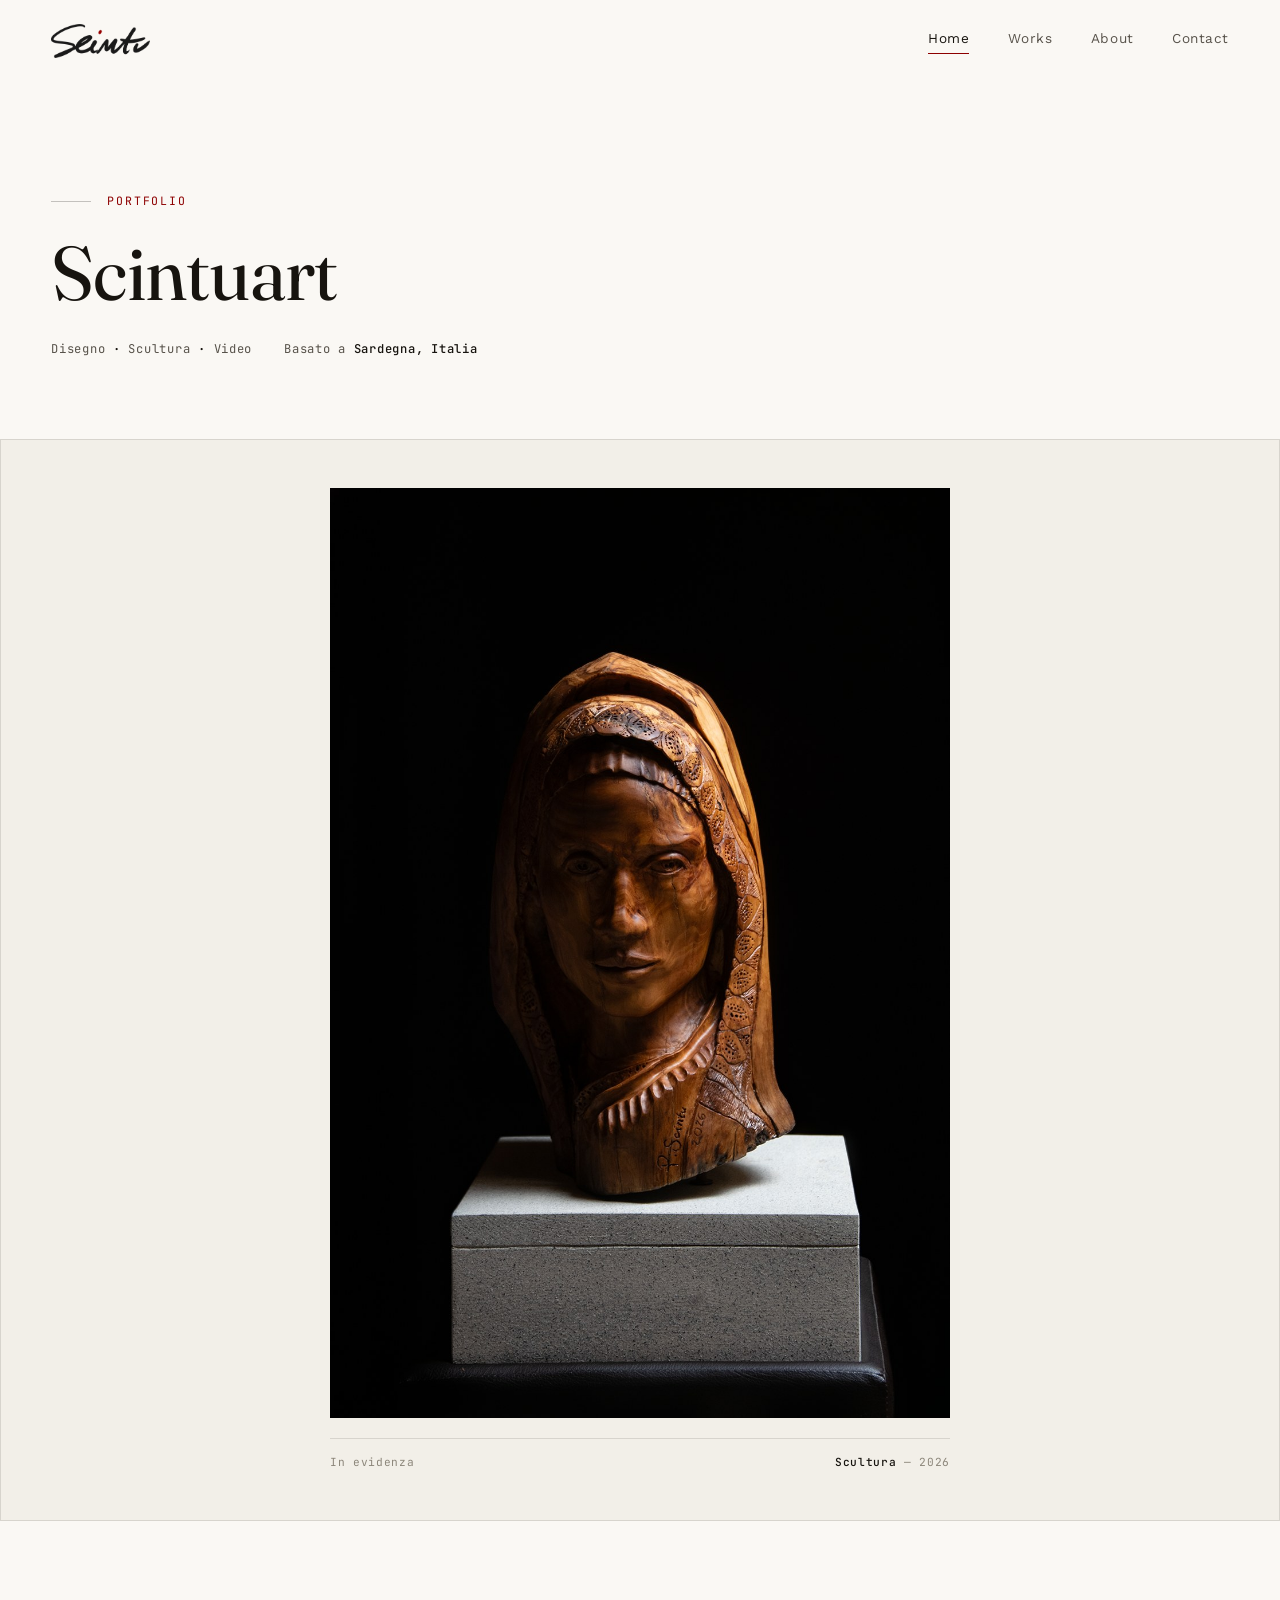
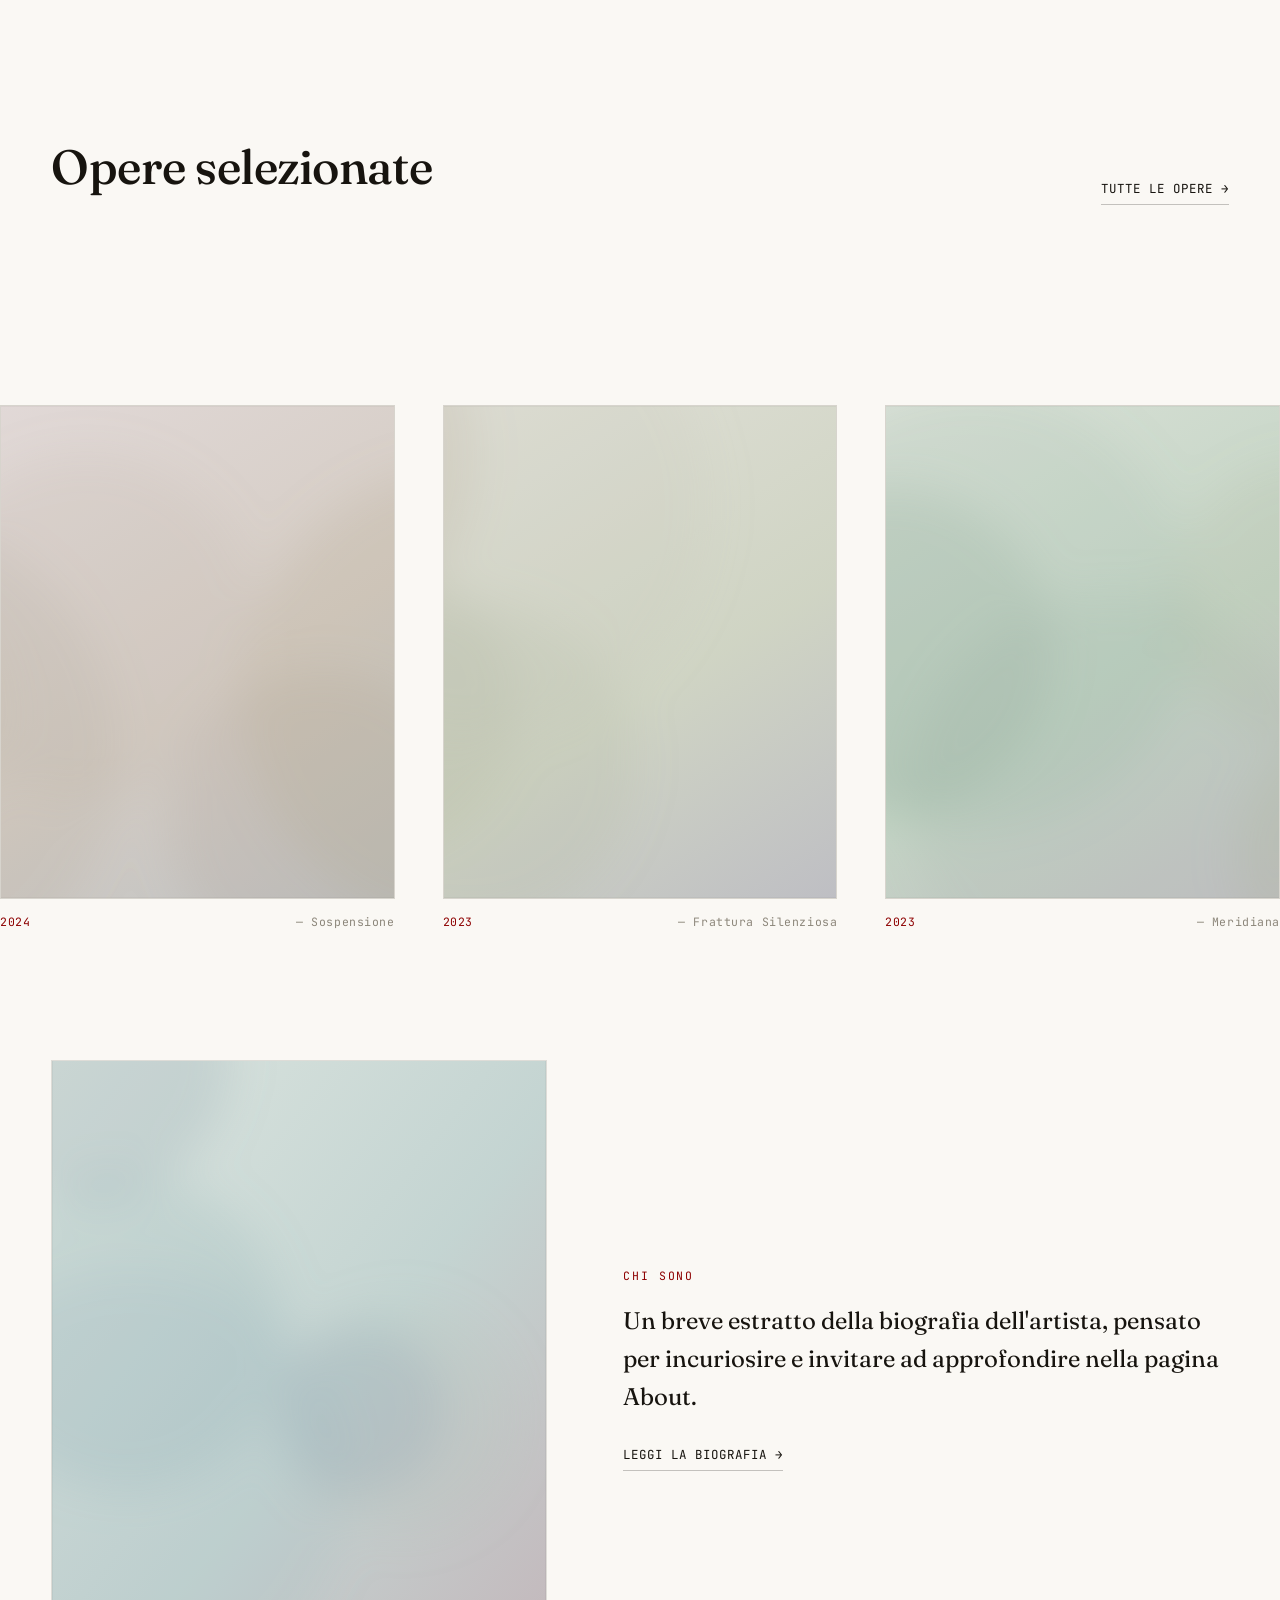
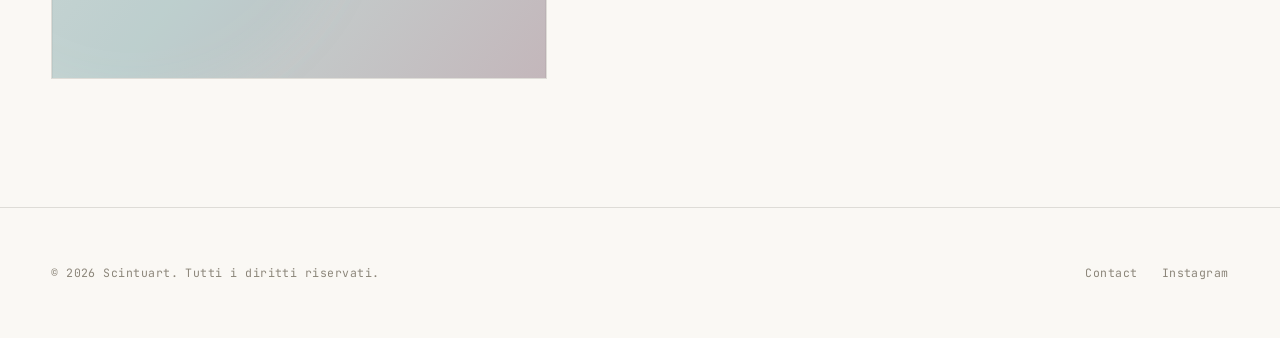
==== index.html @ f9ed7acf "Add files via upload" ====
<!DOCTYPE html>
<html lang="it">
<head>
<meta charset="UTF-8" />
<meta name="viewport" content="width=device-width, initial-scale=1.0" />
<title>Scintuart — Portfolio</title>
<meta name="description" content="Portfolio ufficiale di Scintuart. Opere, mostre e progetti." />
<link rel="preconnect" href="https://fonts.googleapis.com" />
<link rel="preconnect" href="https://fonts.gstatic.com" crossorigin />
<link href="https://fonts.googleapis.com/css2?family=Fraunces:opsz,wght@9..144,400;9..144,500;9..144,600&family=Work+Sans:wght@300;400;500&family=JetBrains+Mono:wght@400;500&display=swap" rel="stylesheet" />
<link rel="icon" type="image/svg+xml" href="assets/images/favicon.svg" />
<link rel="stylesheet" href="css/style.css" />
</head>
<body>

<header class="site-header">
  <a href="index.html" class="brand" aria-label="Scintuart — Home">
    <img src="assets/images/logo.png" alt="Scintuart" />
  </a>
  <nav class="nav-desktop">
    <a href="index.html">Home</a>
    <a href="works.html">Works</a>
    <a href="about.html">About</a>
    <a href="contact.html">Contact</a>
  </nav>
  <button class="nav-toggle" aria-label="Apri menu" aria-expanded="false">
    <span></span><span></span><span></span>
  </button>
</header>

<nav class="nav-mobile">
  <a href="index.html">Home</a>
  <a href="works.html">Works</a>
  <a href="about.html">About</a>
  <a href="contact.html">Contact</a>
  <span class="eyebrow">Sardegna, Italia — © <span class="js-year"></span></span>
</nav>

<main>
  <section class="hero">
    <div class="hero-inner">
      <div class="hero-eyebrow reveal">
        <span class="rule"></span>
        <span class="eyebrow">Portfolio</span>
      </div>
      <h1 class="hero-name reveal">Scintuart</h1>
      <div class="hero-meta reveal">
        <span>Disegno <strong>·</strong> Scultura <strong>·</strong> Video</span>
        <span>Basato a <strong>Sardegna, Italia</strong></span>
      </div>
    </div>

    <div class="hero-frame reveal">
      <figure>
        <img src="assets/images/hero-work.jpg" alt="Scultura in legno, opera dell'artista" />
        <figcaption>
          <span>In evidenza</span>
          <span><b>Scultura</b> — 2026</span>
        </figcaption>
      </figure>
    </div>
  </section>

  <section class="container">
    <div class="section-head reveal">
      <h2>Opere selezionate</h2>
      <a class="btn-line" href="works.html">Tutte le opere →</a>
    </div>
  </section>
  <div class="teaser-strip" data-teaser-strip></div>

  <section class="container">
    <div class="about-preview reveal">
      <figure class="frame">
        <img src="assets/images/about-portrait.svg" alt="Ritratto dell'artista" />
      </figure>
      <div>
        <div class="eyebrow">Chi sono</div>
        <p class="lede" style="margin-top:1rem; color:var(--text); max-width:52ch; font-size:clamp(1.15rem,2vw,1.5rem); font-family:var(--font-display);">
          Un breve estratto della biografia dell'artista, pensato per incuriosire e invitare ad approfondire nella pagina About.
        </p>
        <a class="btn-line" href="about.html" style="margin-top:1.75rem;">Leggi la biografia →</a>
      </div>
    </div>
  </section>
</main>

<footer class="site-footer">
  <span>© <span class="js-year"></span> Scintuart. Tutti i diritti riservati.</span>
  <div class="footer-social">
    <a href="contact.html">Contact</a>
    <a href="https://instagram.com" target="_blank" rel="noopener">Instagram</a>
  </div>
</footer>

<script src="js/works-data.js"></script>
<script src="js/main.js"></script>
<script src="js/render.js"></script>
</body>
</html>
---- css/style.css ----
/* =========================================================
   DESIGN TOKENS — v2, direzione museale
   Palette: carta/muro da galleria illuminato di giorno,
   inchiostro quasi nero per il testo, un unico accento
   bordeaux ripreso dal punto rosso del logo (#8d0000) —
   usato con estrema misura, mai come colore decorativo diffuso.
   Tipografia: display serif editoriale, misurato, + sans per
   il corpo + mono per i "dati da targhetta" (anno, tecnica,
   dimensioni), sempre statici, mai animati.
   Movimento ridotto al minimo: solo dissolvenze brevi,
   nessuno zoom, nessun parallasse, nessuna deriva ambientale.
   ========================================================= */
:root {
  --bg: #faf8f4;
  --bg-elevated: #f2efe8;
  --bg-elevated-2: #ebe7dd;
  --text: #17140f;
  --text-muted: #57524a;
  --text-faint: #8c867a;
  --accent: #8d0000;
  --accent-dim: #a8433b;
  --line: rgba(23, 20, 15, 0.12);
  --line-strong: rgba(23, 20, 15, 0.24);

  --font-display: "Fraunces", "Iowan Old Style", "Palatino Linotype", serif;
  --font-body: "Work Sans", -apple-system, BlinkMacSystemFont, "Segoe UI", sans-serif;
  --font-mono: "JetBrains Mono", ui-monospace, "SFMono-Regular", Menlo, monospace;

  --container: 1320px;
  --gutter: clamp(1.25rem, 4vw, 3.5rem);

  --ease: cubic-bezier(0.22, 1, 0.36, 1);
  --dur-s: 0.3s;
  --dur-m: 0.45s;
  --dur-l: 0.6s;
}

/* =========================================================
   RESET
   ========================================================= */
*, *::before, *::after { box-sizing: border-box; }
html { scroll-behavior: smooth; }
@media (prefers-reduced-motion: reduce) {
  html { scroll-behavior: auto; }
  *, *::before, *::after {
    animation-duration: 0.001ms !important;
    animation-iteration-count: 1 !important;
    transition-duration: 0.001ms !important;
    scroll-behavior: auto !important;
  }
}

body, h1, h2, h3, h4, p, figure, ul, ol { margin: 0; }
ul, ol { padding: 0; list-style: none; }
img, video { max-width: 100%; display: block; }
a { color: inherit; text-decoration: none; }
button { font: inherit; color: inherit; background: none; border: 0; cursor: pointer; }

html, body {
  background: var(--bg);
  color: var(--text);
  font-family: var(--font-body);
}

body {
  min-height: 100vh;
  font-size: 16px;
  line-height: 1.6;
  -webkit-font-smoothing: antialiased;
}

::selection { background: var(--accent); color: #faf8f4; }

a:focus-visible,
button:focus-visible,
[tabindex]:focus-visible {
  outline: 1px solid var(--accent);
  outline-offset: 4px;
}

.container {
  width: 100%;
  max-width: var(--container);
  margin-inline: auto;
  padding-inline: var(--gutter);
}

/* =========================================================
   TYPOGRAPHY
   ========================================================= */
h1, h2, h3, h4 { font-family: var(--font-display); font-weight: 500; letter-spacing: -0.01em; }

.eyebrow {
  font-family: var(--font-mono);
  font-size: 0.72rem;
  letter-spacing: 0.16em;
  text-transform: uppercase;
  color: var(--accent);
}

.lede {
  font-size: clamp(1.05rem, 1.4vw, 1.25rem);
  color: var(--text-muted);
  max-width: 46ch;
}

/* =========================================================
   NAVIGATION
   ========================================================= */
.site-header {
  position: fixed;
  inset: 0 0 auto 0;
  z-index: 50;
  display: flex;
  align-items: center;
  justify-content: space-between;
  padding: 1.5rem var(--gutter);
  transition: background var(--dur-s) var(--ease), border-color var(--dur-s) var(--ease);
  border-bottom: 1px solid transparent;
}

.site-header.is-scrolled {
  background: rgba(250, 248, 244, 0.9);
  backdrop-filter: blur(10px);
  border-bottom-color: var(--line);
}

.brand {
  display: flex;
  align-items: center;
}
.brand img {
  height: clamp(28px, 3.5vw, 34px);
  width: auto;
  display: block;
}
.brand .brand-fallback {
  font-family: var(--font-display);
  font-size: 1.15rem;
  letter-spacing: 0.02em;
}
.brand .brand-fallback span { color: var(--accent); }

.nav-desktop {
  display: flex;
  gap: clamp(1.5rem, 3vw, 2.75rem);
}

.nav-desktop a {
  position: relative;
  font-size: 0.85rem;
  letter-spacing: 0.04em;
  color: var(--text-muted);
  padding-bottom: 0.25rem;
  transition: color var(--dur-s) var(--ease);
}
.nav-desktop a::after {
  content: "";
  position: absolute;
  left: 0; right: 100%; bottom: 0;
  height: 1px;
  background: var(--accent);
  transition: right var(--dur-m) var(--ease);
}
.nav-desktop a:hover,
.nav-desktop a.is-active { color: var(--text); }
.nav-desktop a:hover::after,
.nav-desktop a.is-active::after { right: 0; }

.nav-toggle {
  display: none;
  flex-direction: column;
  justify-content: center;
  gap: 5px;
  width: 34px;
  height: 34px;
  z-index: 60;
}
.nav-toggle span {
  display: block;
  height: 1px;
  width: 100%;
  background: var(--text);
  transition: transform var(--dur-s) linear, opacity var(--dur-s) linear;
}
.nav-toggle.is-open span:nth-child(1) { transform: translateY(6px) rotate(45deg); }
.nav-toggle.is-open span:nth-child(2) { opacity: 0; }
.nav-toggle.is-open span:nth-child(3) { transform: translateY(-6px) rotate(-45deg); }

.nav-mobile {
  position: fixed;
  inset: 0;
  z-index: 55;
  background: var(--bg);
  display: flex;
  flex-direction: column;
  align-items: flex-start;
  justify-content: center;
  gap: 1.25rem;
  padding: var(--gutter);
  transform: translateY(-100%);
  transition: transform var(--dur-m) var(--ease);
  visibility: hidden;
}
.nav-mobile.is-open {
  transform: translateY(0);
  visibility: visible;
}
.nav-mobile a {
  font-family: var(--font-display);
  font-size: clamp(2rem, 9vw, 2.75rem);
  color: var(--text-muted);
}
.nav-mobile a.is-active,
.nav-mobile a:hover { color: var(--text); }
.nav-mobile .eyebrow { margin-top: 1rem; }

/* =========================================================
   BUTTONS / LINKS
   ========================================================= */
.btn-line {
  display: inline-flex;
  align-items: center;
  gap: 0.6rem;
  font-family: var(--font-mono);
  font-size: 0.78rem;
  letter-spacing: 0.08em;
  text-transform: uppercase;
  color: var(--text);
  padding-bottom: 0.35rem;
  border-bottom: 1px solid var(--line-strong);
  transition: border-color var(--dur-s) var(--ease), color var(--dur-s) var(--ease), gap var(--dur-s) var(--ease);
}
.btn-line:hover { border-color: var(--accent); color: var(--accent); gap: 0.9rem; }

/* =========================================================
   HOMEPAGE — HERO
   Direzione museale: molto spazio bianco, nessuna immagine a
   piena pagina, nessuna animazione di deriva. L'opera in hero
   è trattata come una stampa con ampio passe-partout: bordo
   sottile, aria intorno, didascalia statica come una targhetta.
   ========================================================= */
.hero {
  padding-top: clamp(8rem, 16vw, 12rem);
  padding-bottom: clamp(3rem, 7vw, 5rem);
}

.hero-inner { padding-inline: var(--gutter); }

.hero-eyebrow {
  display: flex;
  align-items: center;
  gap: 1rem;
}
.hero-eyebrow .rule { width: 40px; height: 1px; background: var(--line-strong); }

.hero-name {
  margin-top: 1.5rem;
  font-size: clamp(2.5rem, 7vw, 4.75rem);
  line-height: 1.02;
  max-width: 18ch;
  font-weight: 400;
}

.hero-meta {
  display: flex;
  flex-wrap: wrap;
  gap: 0.6rem 2rem;
  margin-top: 1.75rem;
  font-family: var(--font-mono);
  font-size: 0.76rem;
  letter-spacing: 0.06em;
  color: var(--text-muted);
}
.hero-meta strong { color: var(--text); font-weight: 500; }

/* L'opera in evidenza: presentata come stampa incorniciata,
   mai a piena pagina, mai con overlay o zoom. */
.hero-frame {
  margin-top: clamp(3rem, 7vw, 5rem);
  padding: clamp(1.5rem, 4vw, 3rem);
  background: var(--bg-elevated);
  border: 1px solid var(--line);
}
.hero-frame figure {
  max-width: 620px;
  margin-inline: auto;
}
.hero-frame img {
  width: 100%;
  height: auto;
  display: block;
}
.hero-frame figcaption {
  margin-top: 1.25rem;
  display: flex;
  justify-content: space-between;
  gap: 1rem;
  font-family: var(--font-mono);
  font-size: 0.7rem;
  letter-spacing: 0.06em;
  color: var(--text-faint);
  border-top: 1px solid var(--line);
  padding-top: 0.9rem;
}
.hero-frame figcaption b { color: var(--text); font-weight: 500; }

/* =========================================================
   SECTION SCAFFOLDING
   ========================================================= */
section { padding-block: clamp(5rem, 10vw, 10rem); }
.section-head {
  display: flex;
  flex-wrap: wrap;
  align-items: flex-end;
  justify-content: space-between;
  gap: 1.5rem;
  margin-bottom: clamp(2.5rem, 6vw, 4.5rem);
}
.section-head h2 { font-size: clamp(1.9rem, 4vw, 3rem); }

.reveal {
  opacity: 0;
  transform: translateY(10px);
  transition: opacity var(--dur-l) var(--ease), transform var(--dur-l) var(--ease);
}
.reveal.is-visible { opacity: 1; transform: translateY(0); }

/* =========================================================
   HOME — SELECTED WORKS (short teaser strip)
   Didascalie sempre visibili, come targhette a parete —
   nessuno zoom, nessun overlay che compare solo in hover.
   ========================================================= */
.teaser-strip {
  display: grid;
  grid-template-columns: repeat(3, 1fr);
  gap: clamp(1.5rem, 4vw, 3rem);
}
.teaser-item {
  background: var(--bg);
}
.teaser-item a {
  display: block;
  aspect-ratio: 4 / 5;
  overflow: hidden;
  background: var(--bg-elevated);
  border: 1px solid var(--line);
}
.teaser-item img {
  width: 100%; height: 100%; object-fit: cover;
  transition: opacity var(--dur-s) var(--ease);
}
.teaser-item:hover img { opacity: 0.85; }
.teaser-item figcaption {
  margin-top: 0.9rem;
  display: flex;
  justify-content: space-between;
  gap: 0.75rem;
  font-family: var(--font-mono);
  font-size: 0.72rem;
  letter-spacing: 0.05em;
  color: var(--text-faint);
}
.teaser-item figcaption em { color: var(--accent); font-style: normal; }

/* =========================================================
   HOME — ABOUT PREVIEW
   ========================================================= */
.about-preview {
  display: grid;
  grid-template-columns: 0.9fr 1.1fr;
  gap: clamp(2rem, 6vw, 5rem);
  align-items: center;
}
.about-preview .frame {
  aspect-ratio: 4 / 5;
  overflow: hidden;
  border: 1px solid var(--line);
}
.about-preview .frame img { width: 100%; height: 100%; object-fit: cover; }

/* =========================================================
   WORKS PAGE — vertical large-scroll list (signature layout)
   ========================================================= */
.works-list { display: flex; flex-direction: column; }

.work-row {
  display: grid;
  grid-template-columns: 100px 1fr;
  border-top: 1px solid var(--line);
  padding-block: clamp(2.75rem, 6vw, 4.5rem);
}
.works-list .work-row:last-child { border-bottom: 1px solid var(--line); }

.work-row-index {
  font-family: var(--font-mono);
  font-size: 0.78rem;
  color: var(--text-faint);
  padding-top: 0.35rem;
}

.work-row-body {
  display: grid;
  grid-template-columns: 1.1fr 1.4fr;
  gap: clamp(1.5rem, 4vw, 4rem);
  align-items: center;
}

.work-row-image {
  position: relative;
  overflow: hidden;
  aspect-ratio: 4 / 3;
  background: var(--bg-elevated);
}
.work-row-image img {
  width: 100%; height: 100%; object-fit: cover;
  transition: opacity var(--dur-s) var(--ease);
}
.work-row:hover .work-row-image img { opacity: 0.88; }

.work-row-info h3 {
  font-size: clamp(1.6rem, 3vw, 2.4rem);
  margin-bottom: 0.85rem;
}
.work-row-info h3 a { transition: color var(--dur-s) var(--ease); }
.work-row-info h3 a:hover { color: var(--accent); }

.work-plaque {
  display: flex;
  flex-wrap: wrap;
  gap: 0.4rem 1.4rem;
  font-family: var(--font-mono);
  font-size: 0.72rem;
  letter-spacing: 0.06em;
  text-transform: uppercase;
  color: var(--text-muted);
  padding-top: 0.75rem;
  border-top: 1px solid var(--line);
  margin-top: 0.75rem;
}
.work-plaque span b { color: var(--text); font-weight: 500; }

.work-row-info .view-link {
  margin-top: 1.25rem;
}

/* =========================================================
   WORK DETAIL PAGE
   ========================================================= */
.work-hero {
  padding-top: clamp(7rem, 14vw, 10rem);
}
.work-hero .eyebrow { margin-bottom: 1rem; }
.work-hero h1 { font-size: clamp(2.5rem, 6.5vw, 5rem); max-width: 20ch; }

.work-cover {
  margin-top: clamp(2.5rem, 6vw, 4rem);
  aspect-ratio: 16 / 10;
  overflow: hidden;
  border: 1px solid var(--line);
}
.work-cover img { width: 100%; height: 100%; object-fit: cover; }

.work-meta-grid {
  display: grid;
  grid-template-columns: repeat(4, 1fr);
  gap: 1.5rem;
  margin-top: clamp(2.5rem, 5vw, 3.5rem);
  padding-top: 1.75rem;
  border-top: 1px solid var(--line);
}
.work-meta-grid dt {
  font-family: var(--font-mono);
  font-size: 0.68rem;
  letter-spacing: 0.12em;
  text-transform: uppercase;
  color: var(--accent);
  margin-bottom: 0.4rem;
}
.work-meta-grid dd { font-size: 1rem; color: var(--text); }

.work-description {
  max-width: 62ch;
  margin-top: clamp(2.5rem, 5vw, 3.5rem);
  display: flex;
  flex-direction: column;
  gap: 1.1rem;
  color: var(--text-muted);
  font-size: 1.05rem;
}

/* Photo gallery */
.gallery-grid {
  margin-top: clamp(3rem, 7vw, 5rem);
  display: grid;
  grid-template-columns: repeat(6, 1fr);
  gap: 1rem;
}
.gallery-grid .g-item { overflow: hidden; cursor: zoom-in; background: var(--bg-elevated); }
.gallery-grid .g-item:nth-child(1) { grid-column: span 4; aspect-ratio: 4/3; }
.gallery-grid .g-item:nth-child(2) { grid-column: span 2; aspect-ratio: 3/4; }
.gallery-grid .g-item:nth-child(3) { grid-column: span 3; aspect-ratio: 4/3; }
.gallery-grid .g-item:nth-child(n+4) { grid-column: span 2; aspect-ratio: 1/1; }
.gallery-grid img {
  width: 100%; height: 100%; object-fit: cover;
  transition: opacity var(--dur-s) var(--ease);
}
.gallery-grid .g-item:hover img { opacity: 0.9; }

/* Video */
.work-video {
  margin-top: clamp(3rem, 7vw, 5rem);
}
.video-frame {
  position: relative;
  aspect-ratio: 16/9;
  overflow: hidden;
  border: 1px solid var(--line);
  background: var(--bg-elevated);
}
.video-frame video { width: 100%; height: 100%; object-fit: cover; }
.video-play {
  position: absolute; inset: 0;
  display: flex; align-items: center; justify-content: center;
  background: rgba(20,19,15,0.35);
  transition: opacity var(--dur-s) var(--ease);
}
.video-play svg { width: 56px; height: 56px; }
.video-play circle { fill: rgba(20,19,15,0.55); stroke: var(--accent); stroke-width: 1; }
.video-play path { fill: var(--text); }
.video-frame.is-playing .video-play { opacity: 0; pointer-events: none; }

/* Prev/Next opera navigation */
.work-nav {
  margin-top: clamp(4rem, 9vw, 6rem);
  border-top: 1px solid var(--line);
  display: grid;
  grid-template-columns: 1fr 1fr;
}
.work-nav a {
  padding: 2rem var(--gutter);
  display: flex;
  flex-direction: column;
  gap: 0.5rem;
  transition: background var(--dur-s) var(--ease);
}
.work-nav a:hover { background: var(--bg-elevated); }
.work-nav .next { text-align: right; align-items: flex-end; border-left: 1px solid var(--line); }
.work-nav h4 { font-size: clamp(1.2rem, 2.5vw, 1.6rem); }

/* Lightbox */
.lightbox {
  position: fixed; inset: 0; z-index: 100;
  background: rgba(10,10,8,0.92);
  display: flex; align-items: center; justify-content: center;
  padding: 5vh 5vw;
  opacity: 0; pointer-events: none;
  transition: opacity var(--dur-s) var(--ease);
}
.lightbox.is-open { opacity: 1; pointer-events: auto; }
.lightbox img { max-width: 100%; max-height: 90vh; object-fit: contain; }
.lightbox-close {
  position: absolute; top: 2rem; right: var(--gutter);
  font-family: var(--font-mono); font-size: 0.8rem; letter-spacing: 0.08em;
  color: var(--text-muted);
}
.lightbox-close:hover { color: var(--accent); }
.lightbox-nav {
  position: absolute; top: 50%; transform: translateY(-50%);
  font-family: var(--font-mono); font-size: 1.6rem; color: var(--text-muted);
  padding: 1rem;
}
.lightbox-nav:hover { color: var(--accent); }
.lightbox-prev { left: clamp(0.5rem, 2vw, 2rem); }
.lightbox-next { right: clamp(0.5rem, 2vw, 2rem); }

/* =========================================================
   ABOUT PAGE
   ========================================================= */
.about-layout {
  display: grid;
  grid-template-columns: 0.85fr 1.15fr;
  gap: clamp(2.5rem, 6vw, 5rem);
}
.about-portrait { border: 1px solid var(--line); overflow: hidden; align-self: start; }
.about-portrait img { width: 100%; display: block; }

.about-text p {
  font-size: clamp(1.05rem, 1.6vw, 1.3rem);
  color: var(--text-muted);
  max-width: 58ch;
  margin-bottom: 1.5rem;
}
.about-text p:first-of-type { color: var(--text); }

.timeline {
  margin-top: clamp(3rem, 6vw, 4.5rem);
  border-top: 1px solid var(--line);
}
.timeline-row {
  display: grid;
  grid-template-columns: 100px 1fr;
  gap: 1.5rem;
  padding-block: 1.35rem;
  border-bottom: 1px solid var(--line);
  font-size: 0.95rem;
}
.timeline-row .yr { font-family: var(--font-mono); color: var(--accent); }
.timeline-row .ev-title { color: var(--text); }
.timeline-row .ev-place { color: var(--text-faint); }

/* =========================================================
   CONTACT PAGE
   ========================================================= */
.contact-layout {
  display: grid;
  grid-template-columns: 1fr 1fr;
  gap: clamp(2.5rem, 6vw, 5rem);
}
.contact-links { display: flex; flex-direction: column; gap: 1.1rem; margin-top: 2rem; }
.contact-links a {
  display: flex; align-items: baseline; justify-content: space-between;
  padding-block: 1rem;
  border-bottom: 1px solid var(--line);
  font-family: var(--font-display);
  font-size: clamp(1.2rem, 2.5vw, 1.6rem);
  transition: color var(--dur-s) var(--ease), padding-left var(--dur-s) var(--ease);
}
.contact-links a span { font-family: var(--font-mono); font-size: 0.7rem; color: var(--text-faint); }
.contact-links a:hover { color: var(--accent); padding-left: 0.5rem; }

.field {
  display: flex; flex-direction: column; gap: 0.5rem;
  margin-bottom: 1.6rem;
}
.field label {
  font-family: var(--font-mono); font-size: 0.7rem; letter-spacing: 0.1em;
  text-transform: uppercase; color: var(--text-muted);
}
.field input, .field textarea {
  background: transparent;
  border: none;
  border-bottom: 1px solid var(--line-strong);
  color: var(--text);
  font-family: var(--font-body);
  font-size: 1rem;
  padding-block: 0.6rem;
  resize: vertical;
  transition: border-color var(--dur-s) var(--ease);
}
.field input:focus, .field textarea:focus { outline: none; border-color: var(--accent); }
.field textarea { min-height: 120px; }

.form-note {
  margin-top: 1.5rem;
  font-size: 0.85rem;
  color: var(--text-faint);
}

/* =========================================================
   FOOTER
   ========================================================= */
.site-footer {
  border-top: 1px solid var(--line);
  padding: clamp(2.5rem, 5vw, 3.5rem) var(--gutter);
  display: flex;
  flex-wrap: wrap;
  justify-content: space-between;
  gap: 1.5rem;
  font-family: var(--font-mono);
  font-size: 0.72rem;
  letter-spacing: 0.04em;
  color: var(--text-faint);
}
.site-footer a:hover { color: var(--accent); }
.footer-social { display: flex; gap: 1.5rem; }

/* =========================================================
   MISC PAGE-INTRO (About/Contact/Works headers)
   ========================================================= */
.page-intro { padding-top: clamp(7rem, 14vw, 10rem); padding-bottom: 0; }
.page-intro h1 { font-size: clamp(2.4rem, 6vw, 4.25rem); max-width: 18ch; margin-top: 0.75rem; }

/* =========================================================
   RESPONSIVE
   ========================================================= */
@media (max-width: 900px) {
  .nav-desktop { display: none; }
  .nav-toggle { display: flex; }

  .about-preview,
  .about-layout,
  .contact-layout {
    grid-template-columns: 1fr;
  }
  .about-preview .frame { max-width: 360px; }

  .work-row-body { grid-template-columns: 1fr; }
  .work-row { grid-template-columns: 44px 1fr; }

  .work-meta-grid { grid-template-columns: repeat(2, 1fr); }

  .gallery-grid { grid-template-columns: repeat(2, 1fr); }
  .gallery-grid .g-item,
  .gallery-grid .g-item:nth-child(1),
  .gallery-grid .g-item:nth-child(2),
  .gallery-grid .g-item:nth-child(3) { grid-column: span 1; aspect-ratio: 4/3; }

  .work-nav { grid-template-columns: 1fr; }
  .work-nav .next { border-left: none; border-top: 1px solid var(--line); text-align: left; align-items: flex-start; }

  .teaser-strip { grid-template-columns: 1fr; }
}

@media (max-width: 560px) {
  .hero-meta { flex-direction: column; gap: 0.5rem; }
  .work-meta-grid { grid-template-columns: 1fr 1fr; }
}
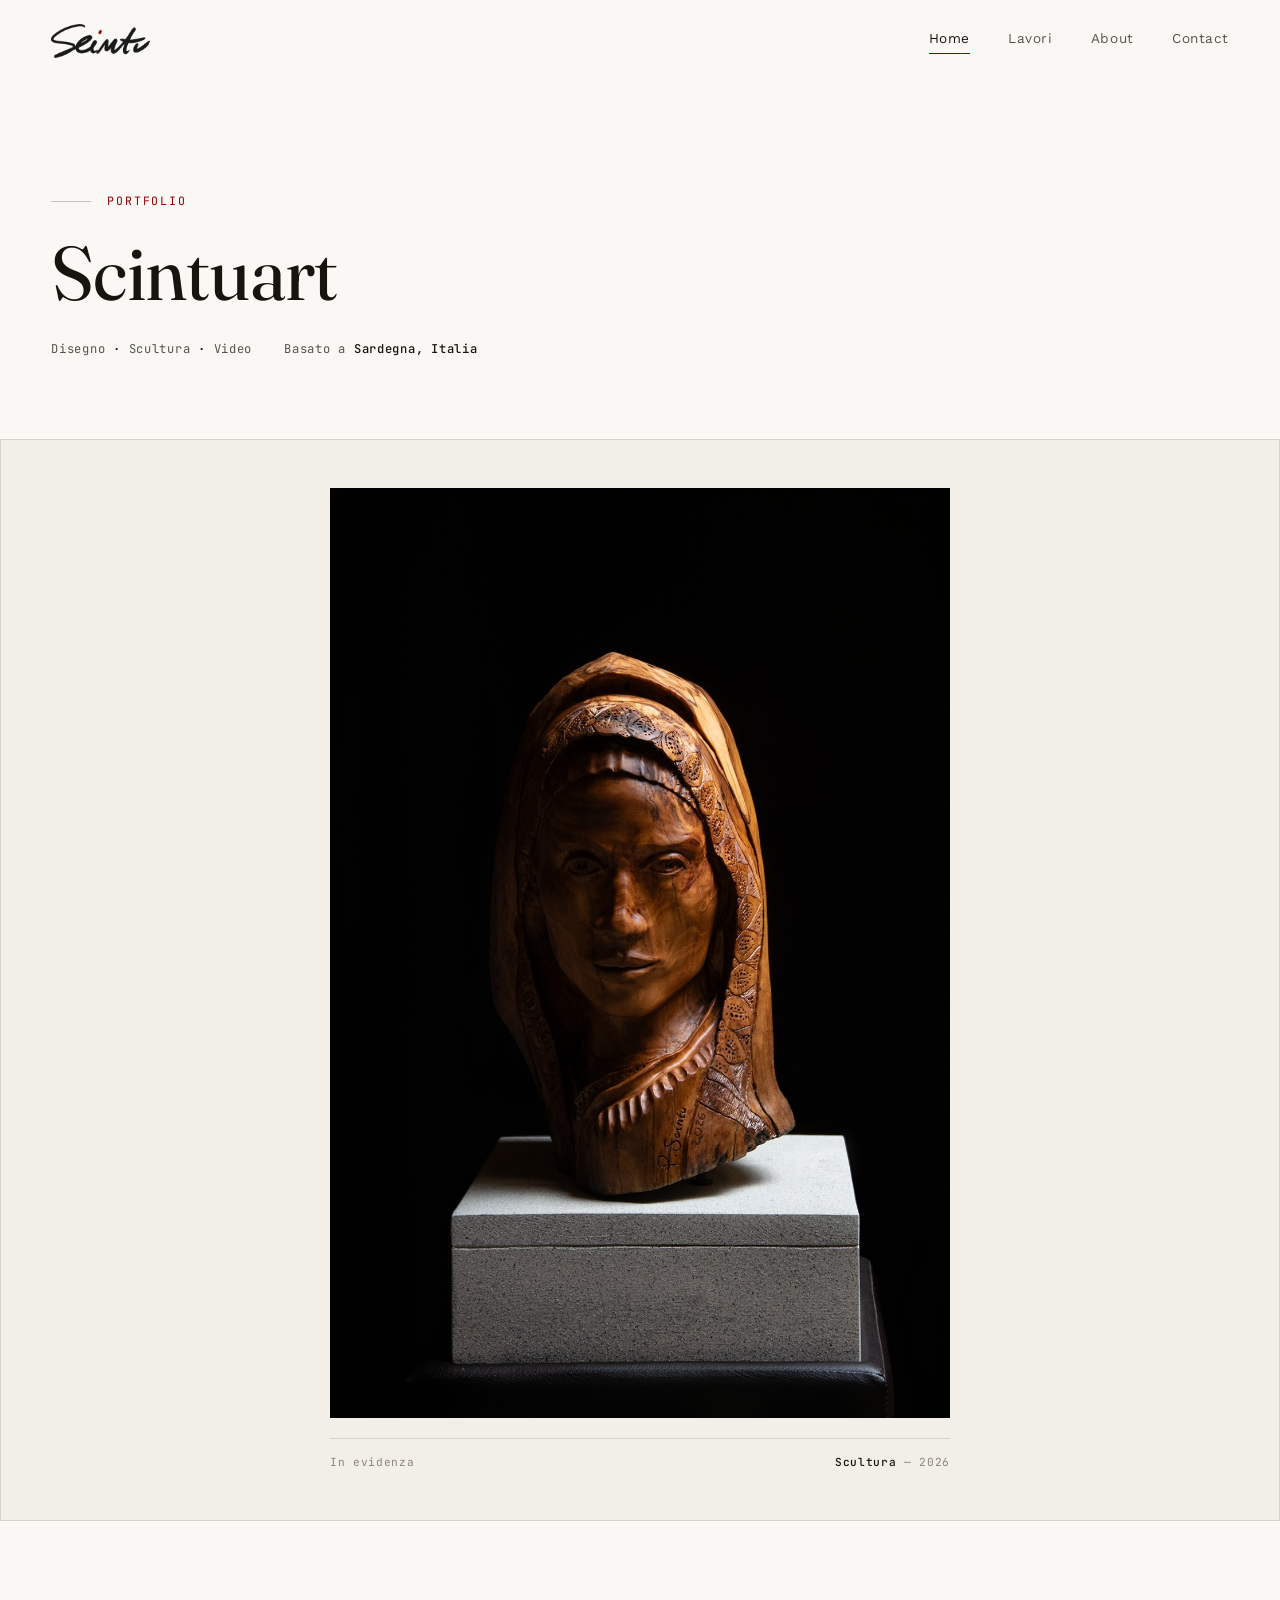
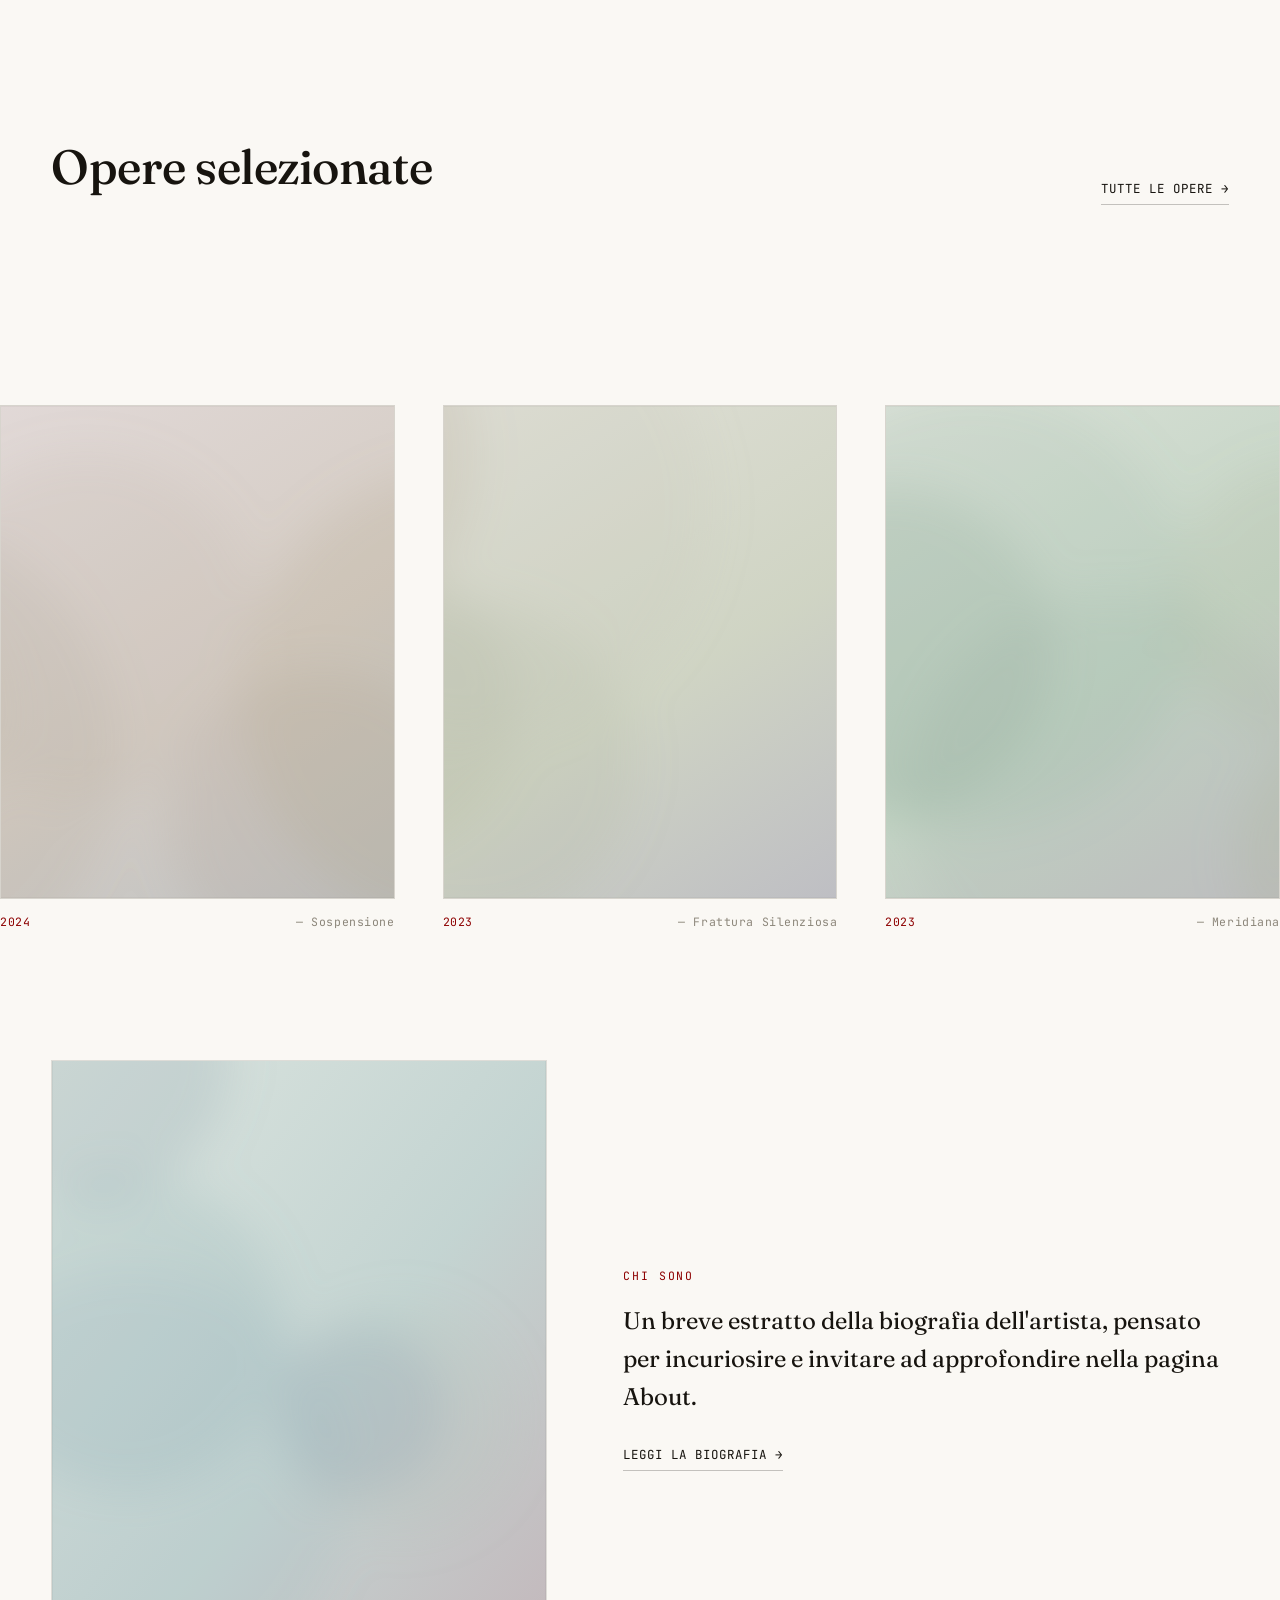
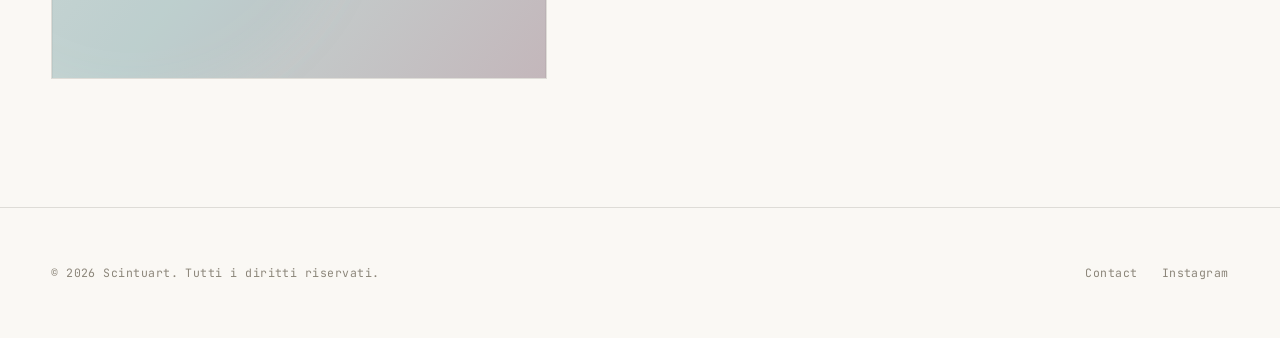
==== commit 48c82844: "Add files via upload" ====
--- a/index.html
+++ b/index.html
@@ -19,7 +19,7 @@
   </a>
   <nav class="nav-desktop">
     <a href="index.html">Home</a>
-    <a href="works.html">Works</a>
+    <a href="works.html">Lavori</a>
     <a href="about.html">About</a>
     <a href="contact.html">Contact</a>
   </nav>
@@ -30,7 +30,7 @@
 
 <nav class="nav-mobile">
   <a href="index.html">Home</a>
-  <a href="works.html">Works</a>
+  <a href="works.html">Lavori</a>
   <a href="about.html">About</a>
   <a href="contact.html">Contact</a>
   <span class="eyebrow">Sardegna, Italia — © <span class="js-year"></span></span>
@@ -45,7 +45,7 @@
       </div>
       <h1 class="hero-name reveal">Scintuart</h1>
       <div class="hero-meta reveal">
-        <span>Disegno <strong>·</strong> Scultura <strong>·</strong> Video</span>
+        <span><a href="works.html?cat=disegno">Disegno</a> <strong>·</strong> <a href="works.html?cat=scultura">Scultura</a> <strong>·</strong> <a href="works.html?cat=video">Video</a></span>
         <span>Basato a <strong>Sardegna, Italia</strong></span>
       </div>
     </div>
--- a/css/style.css
+++ b/css/style.css
@@ -273,6 +273,16 @@
   color: var(--text-muted);
 }
 .hero-meta strong { color: var(--text); font-weight: 500; }
+.hero-meta a {
+  color: inherit;
+  border-bottom: 1px solid transparent;
+  transition: color var(--dur-s) var(--ease), border-color var(--dur-s) var(--ease);
+}
+.hero-meta a:hover,
+.hero-meta a:focus-visible {
+  color: var(--accent);
+  border-bottom-color: var(--accent);
+}
 
 /* L'opera in evidenza: presentata come stampa incorniciata,
    mai a piena pagina, mai con overlay o zoom. */
@@ -378,6 +388,38 @@
   border: 1px solid var(--line);
 }
 .about-preview .frame img { width: 100%; height: 100%; object-fit: cover; }
+
+/* =========================================================
+   WORKS PAGE — scelta sottocategoria (es. dentro Disegno)
+   Riusa lo stesso linguaggio visivo delle altre card del sito:
+   bordo sottile, tipografia display per il titolo, eyebrow mono
+   per il conteggio. Nessuno zoom, solo una lieve dissolvenza in
+   ingresso, coerente con le altre interazioni della pagina.
+   ========================================================= */
+.category-tiles {
+  display: grid;
+  grid-template-columns: repeat(auto-fit, minmax(240px, 1fr));
+  gap: clamp(1.25rem, 3vw, 2rem);
+}
+.category-tiles:empty { display: none; }
+
+.category-tile {
+  display: flex;
+  flex-direction: column;
+  gap: 0.75rem;
+  padding: clamp(1.75rem, 4vw, 2.5rem);
+  border: 1px solid var(--line);
+  background: var(--bg-elevated);
+  transition: border-color var(--dur-s) var(--ease);
+}
+.category-tile:hover,
+.category-tile:focus-visible { border-color: var(--line-strong); }
+.category-tile h3 {
+  font-size: clamp(1.3rem, 2.2vw, 1.7rem);
+  transition: color var(--dur-s) var(--ease);
+}
+.category-tile:hover h3 { color: var(--accent); }
+.category-tile .eyebrow { color: var(--text-faint); }
 
 /* =========================================================
    WORKS PAGE — vertical large-scroll list (signature layout)
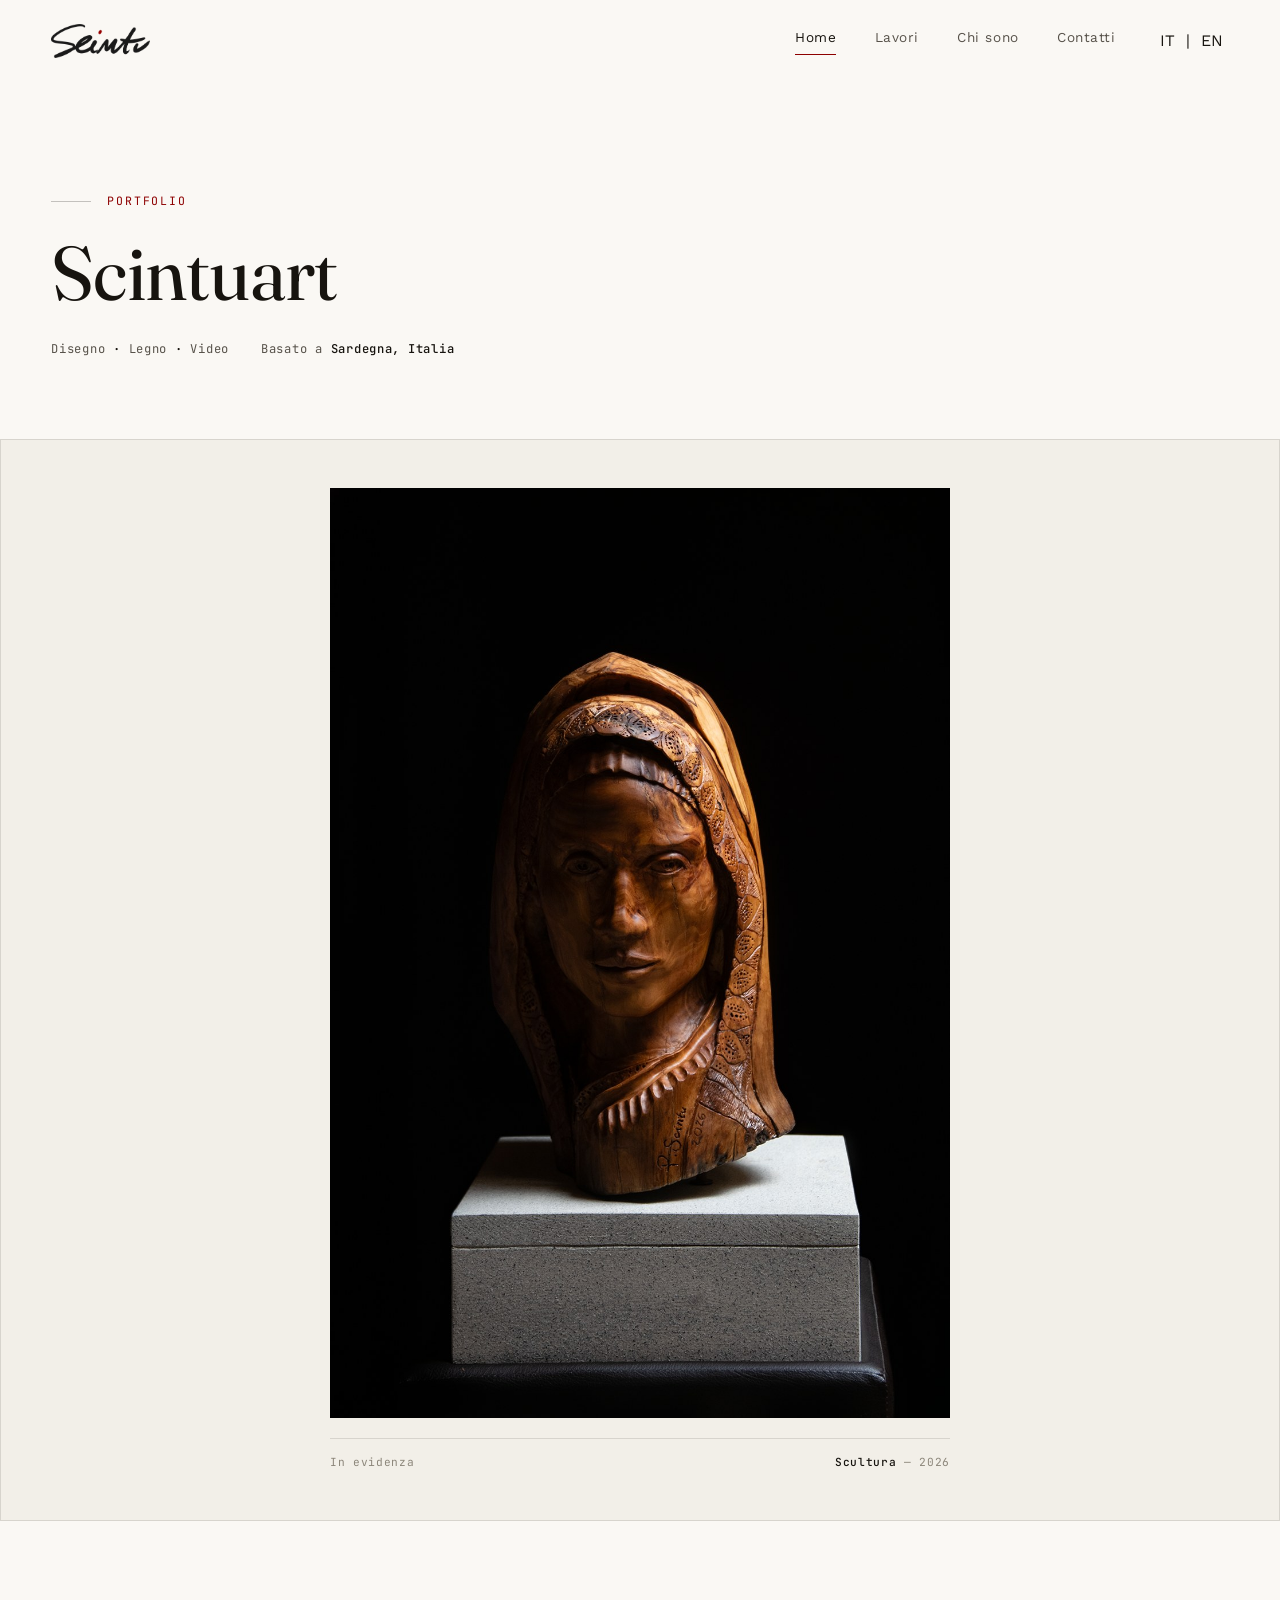
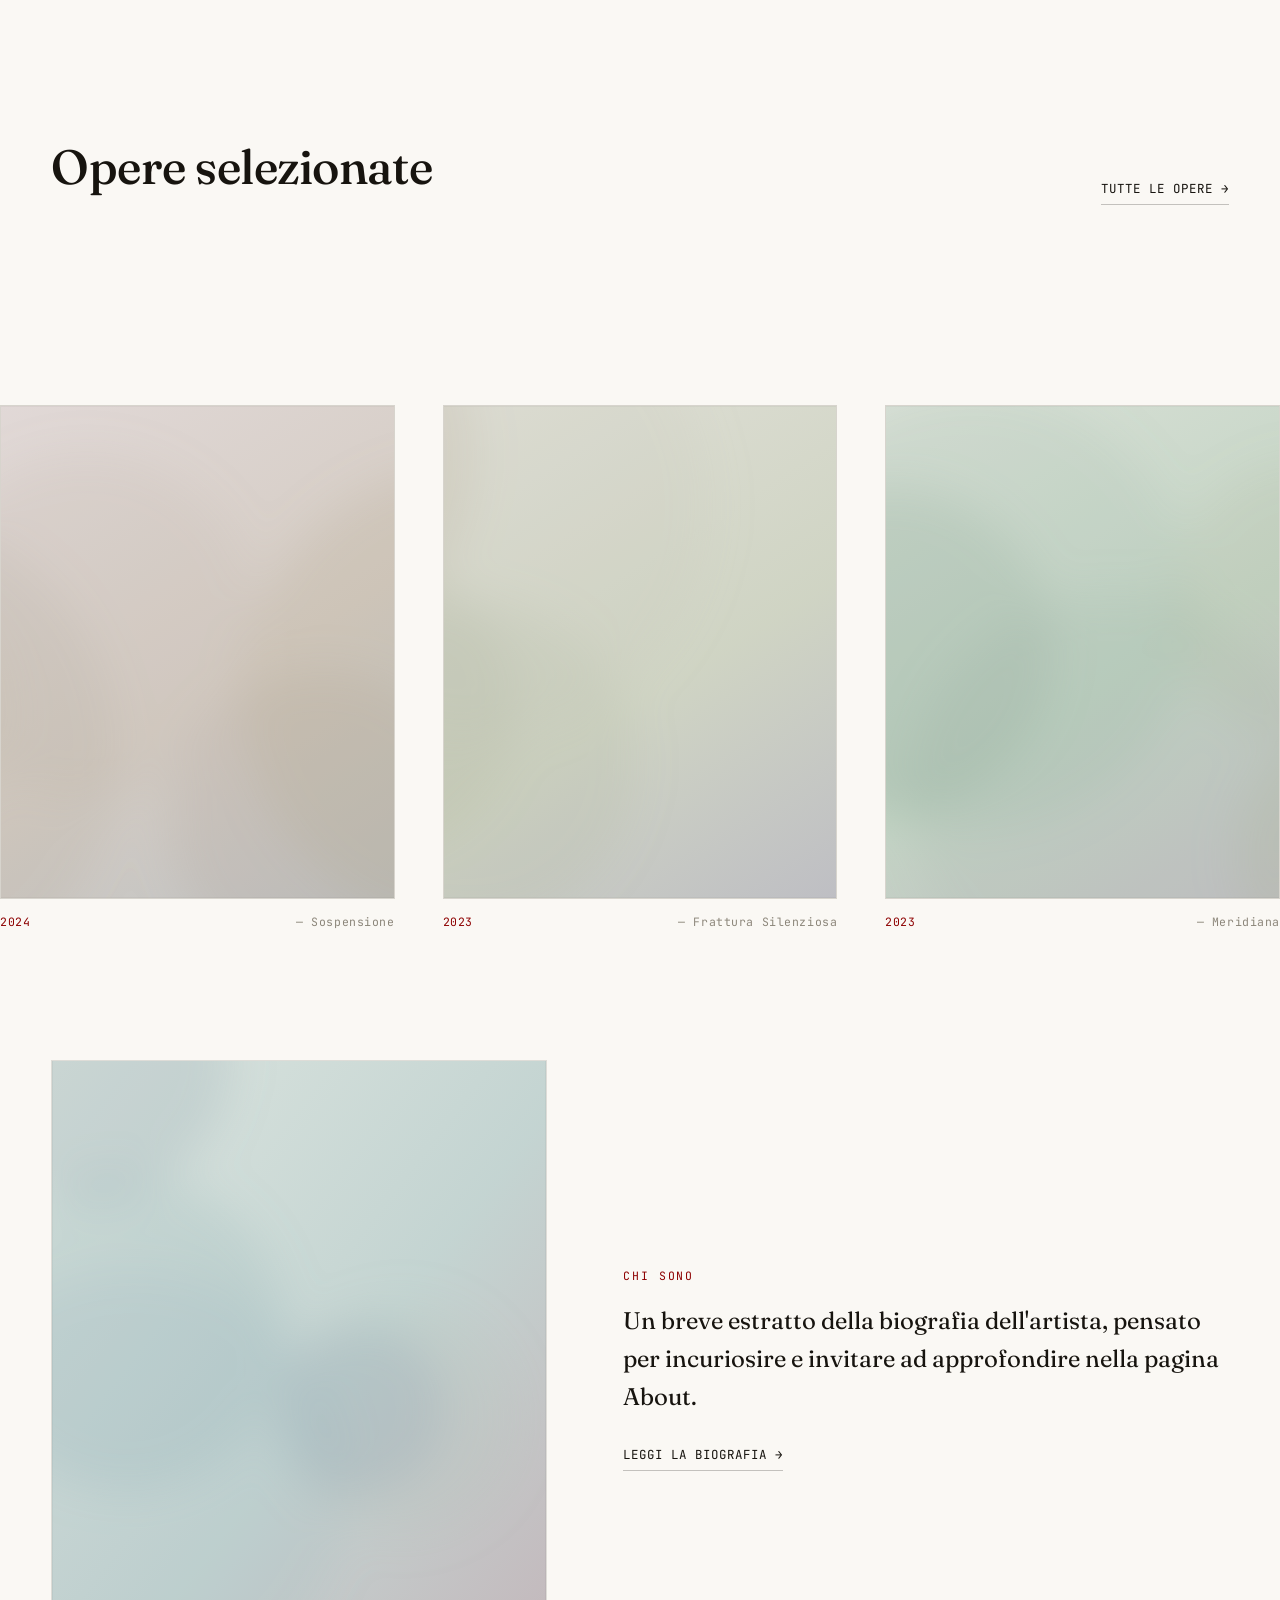
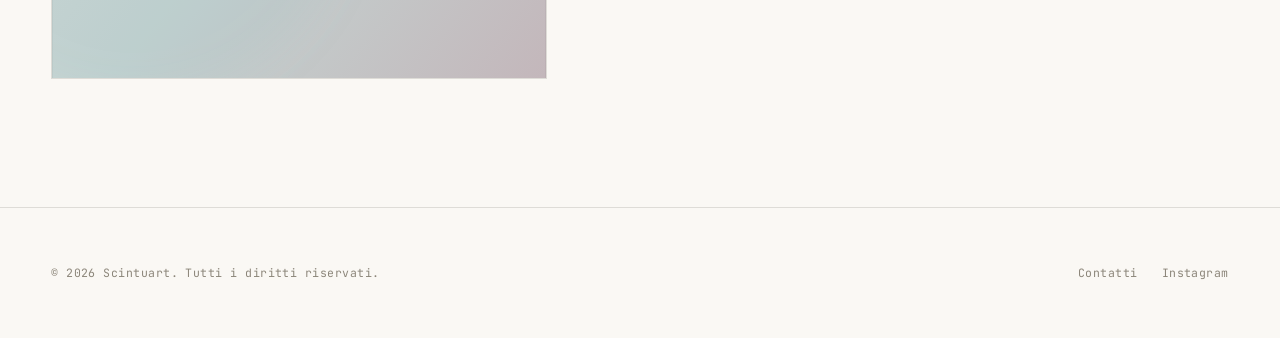
==== commit 2703ef8f: "Add files via upload" ====
--- a/index.html
+++ b/index.html
@@ -18,10 +18,15 @@
     <img src="assets/images/logo.png" alt="Scintuart" />
   </a>
   <nav class="nav-desktop">
-    <a href="index.html">Home</a>
-    <a href="works.html">Lavori</a>
-    <a href="about.html">About</a>
-    <a href="contact.html">Contact</a>
+    <a href="index.html" data-i18n="nav.home">Home</a>
+    <a href="works.html" data-i18n="nav.works">Lavori</a>
+    <a href="about.html" data-i18n="nav.about">Chi sono</a>
+    <a href="contact.html" data-i18n="nav.contact">Contatti</a>
+    <div class="lang-switch" role="group" aria-label="Lingua / Language">
+      <button type="button" data-lang-btn="it">IT</button>
+      <span class="lang-switch-sep" aria-hidden="true">|</span>
+      <button type="button" data-lang-btn="en">EN</button>
+    </div>
   </nav>
   <button class="nav-toggle" aria-label="Apri menu" aria-expanded="false">
     <span></span><span></span><span></span>
@@ -29,10 +34,15 @@
 </header>
 
 <nav class="nav-mobile">
-  <a href="index.html">Home</a>
-  <a href="works.html">Lavori</a>
-  <a href="about.html">About</a>
-  <a href="contact.html">Contact</a>
+  <a href="index.html" data-i18n="nav.home">Home</a>
+  <a href="works.html" data-i18n="nav.works">Lavori</a>
+  <a href="about.html" data-i18n="nav.about">Chi sono</a>
+  <a href="contact.html" data-i18n="nav.contact">Contatti</a>
+  <div class="lang-switch" role="group" aria-label="Lingua / Language">
+    <button type="button" data-lang-btn="it">IT</button>
+    <span class="lang-switch-sep" aria-hidden="true">|</span>
+    <button type="button" data-lang-btn="en">EN</button>
+  </div>
   <span class="eyebrow">Sardegna, Italia — © <span class="js-year"></span></span>
 </nav>
 
@@ -45,7 +55,7 @@
       </div>
       <h1 class="hero-name reveal">Scintuart</h1>
       <div class="hero-meta reveal">
-        <span><a href="works.html?cat=disegno">Disegno</a> <strong>·</strong> <a href="works.html?cat=scultura">Scultura</a> <strong>·</strong> <a href="works.html?cat=video">Video</a></span>
+        <span data-category-links><a href="works.html?cat=disegno">Disegno</a> <strong>·</strong> <a href="works.html?cat=legno">Legno</a> <strong>·</strong> <a href="works.html?cat=video">Video</a></span>
         <span>Basato a <strong>Sardegna, Italia</strong></span>
       </div>
     </div>
@@ -88,11 +98,12 @@
 <footer class="site-footer">
   <span>© <span class="js-year"></span> Scintuart. Tutti i diritti riservati.</span>
   <div class="footer-social">
-    <a href="contact.html">Contact</a>
+    <a href="contact.html" data-i18n="nav.contact">Contatti</a>
     <a href="https://instagram.com" target="_blank" rel="noopener">Instagram</a>
   </div>
 </footer>
 
+<script src="js/i18n.js"></script>
 <script src="js/works-data.js"></script>
 <script src="js/main.js"></script>
 <script src="js/render.js"></script>
--- a/css/style.css
+++ b/css/style.css
@@ -497,11 +497,22 @@
 
 .work-cover {
   margin-top: clamp(2.5rem, 6vw, 4rem);
-  aspect-ratio: 16 / 10;
+  border: 1px solid var(--line);
+  background: var(--bg-elevated);
+  display: flex;
+  align-items: center;
+  justify-content: center;
+  max-height: 82vh;
   overflow: hidden;
-  border: 1px solid var(--line);
-}
-.work-cover img { width: 100%; height: 100%; object-fit: cover; }
+}
+.work-cover img {
+  display: block;
+  width: auto;
+  height: auto;
+  max-width: 100%;
+  max-height: 82vh;
+  object-fit: contain;
+}
 
 .work-meta-grid {
   display: grid;
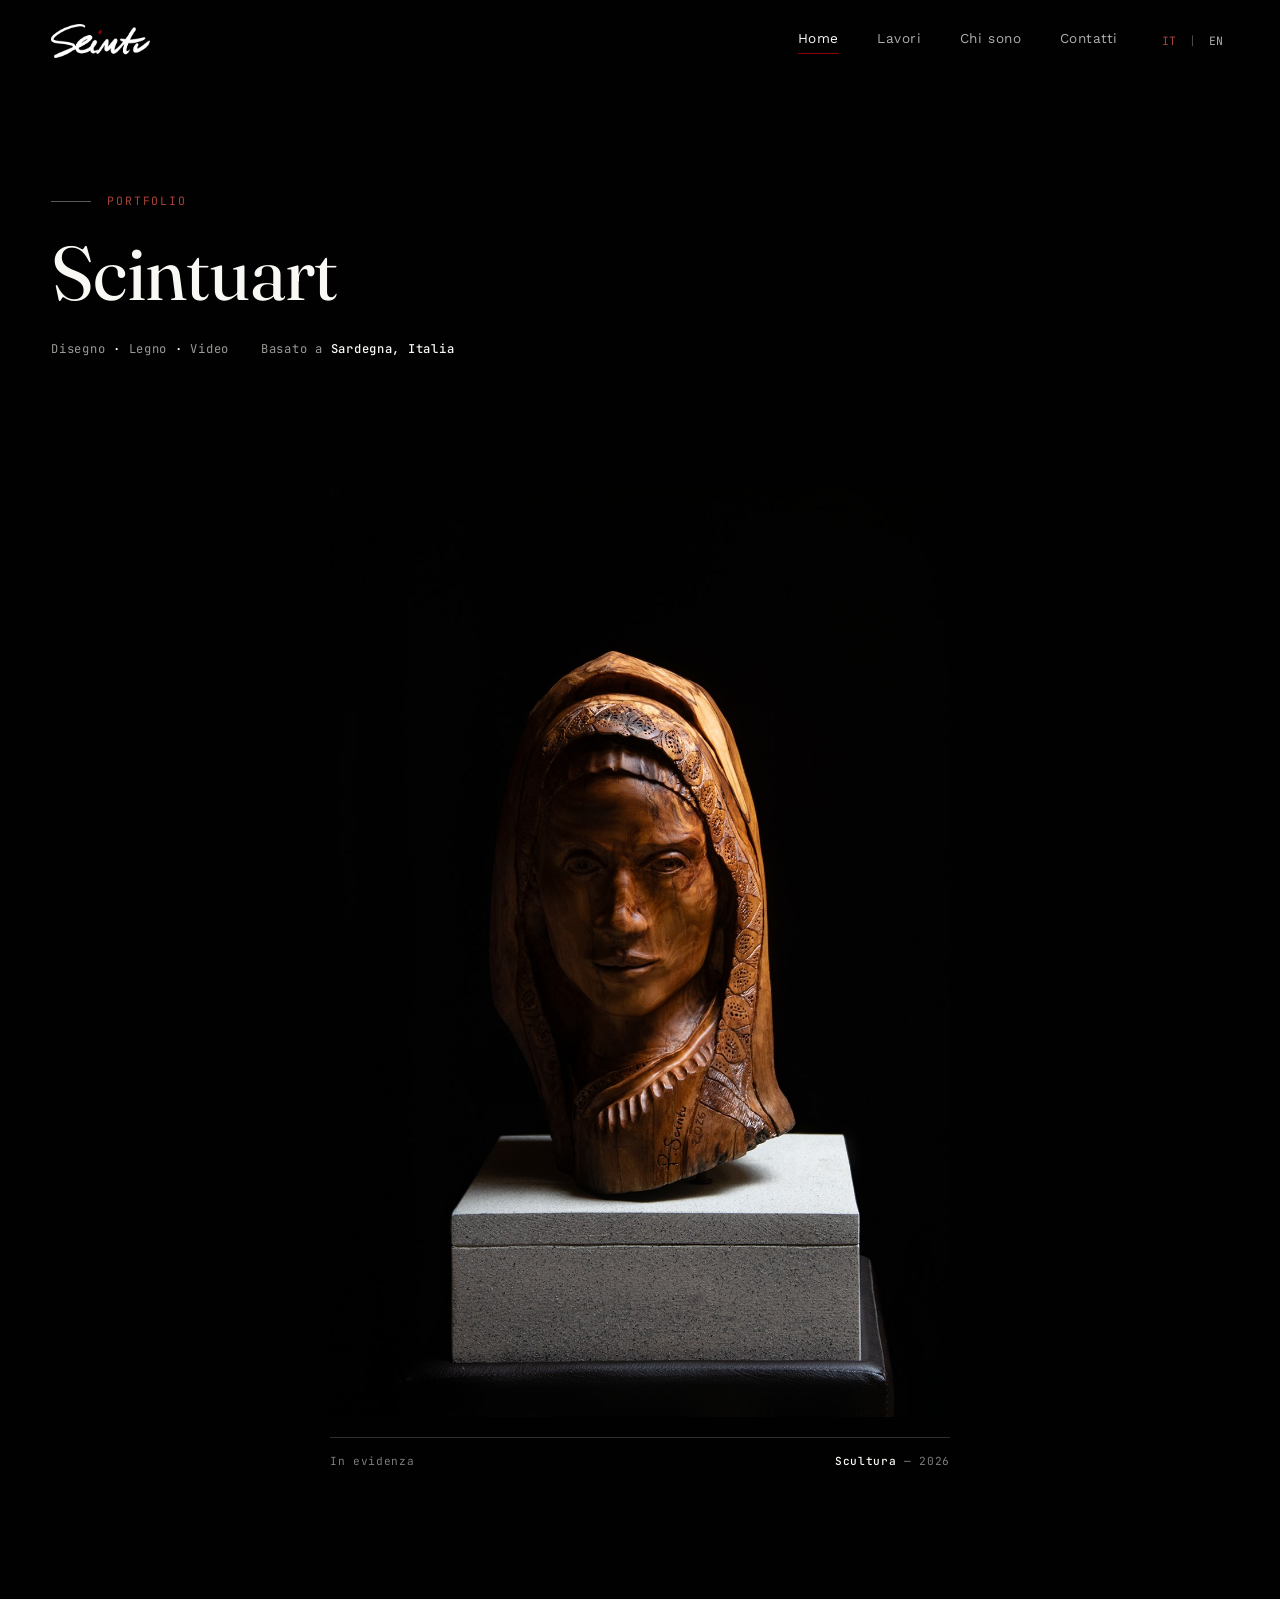
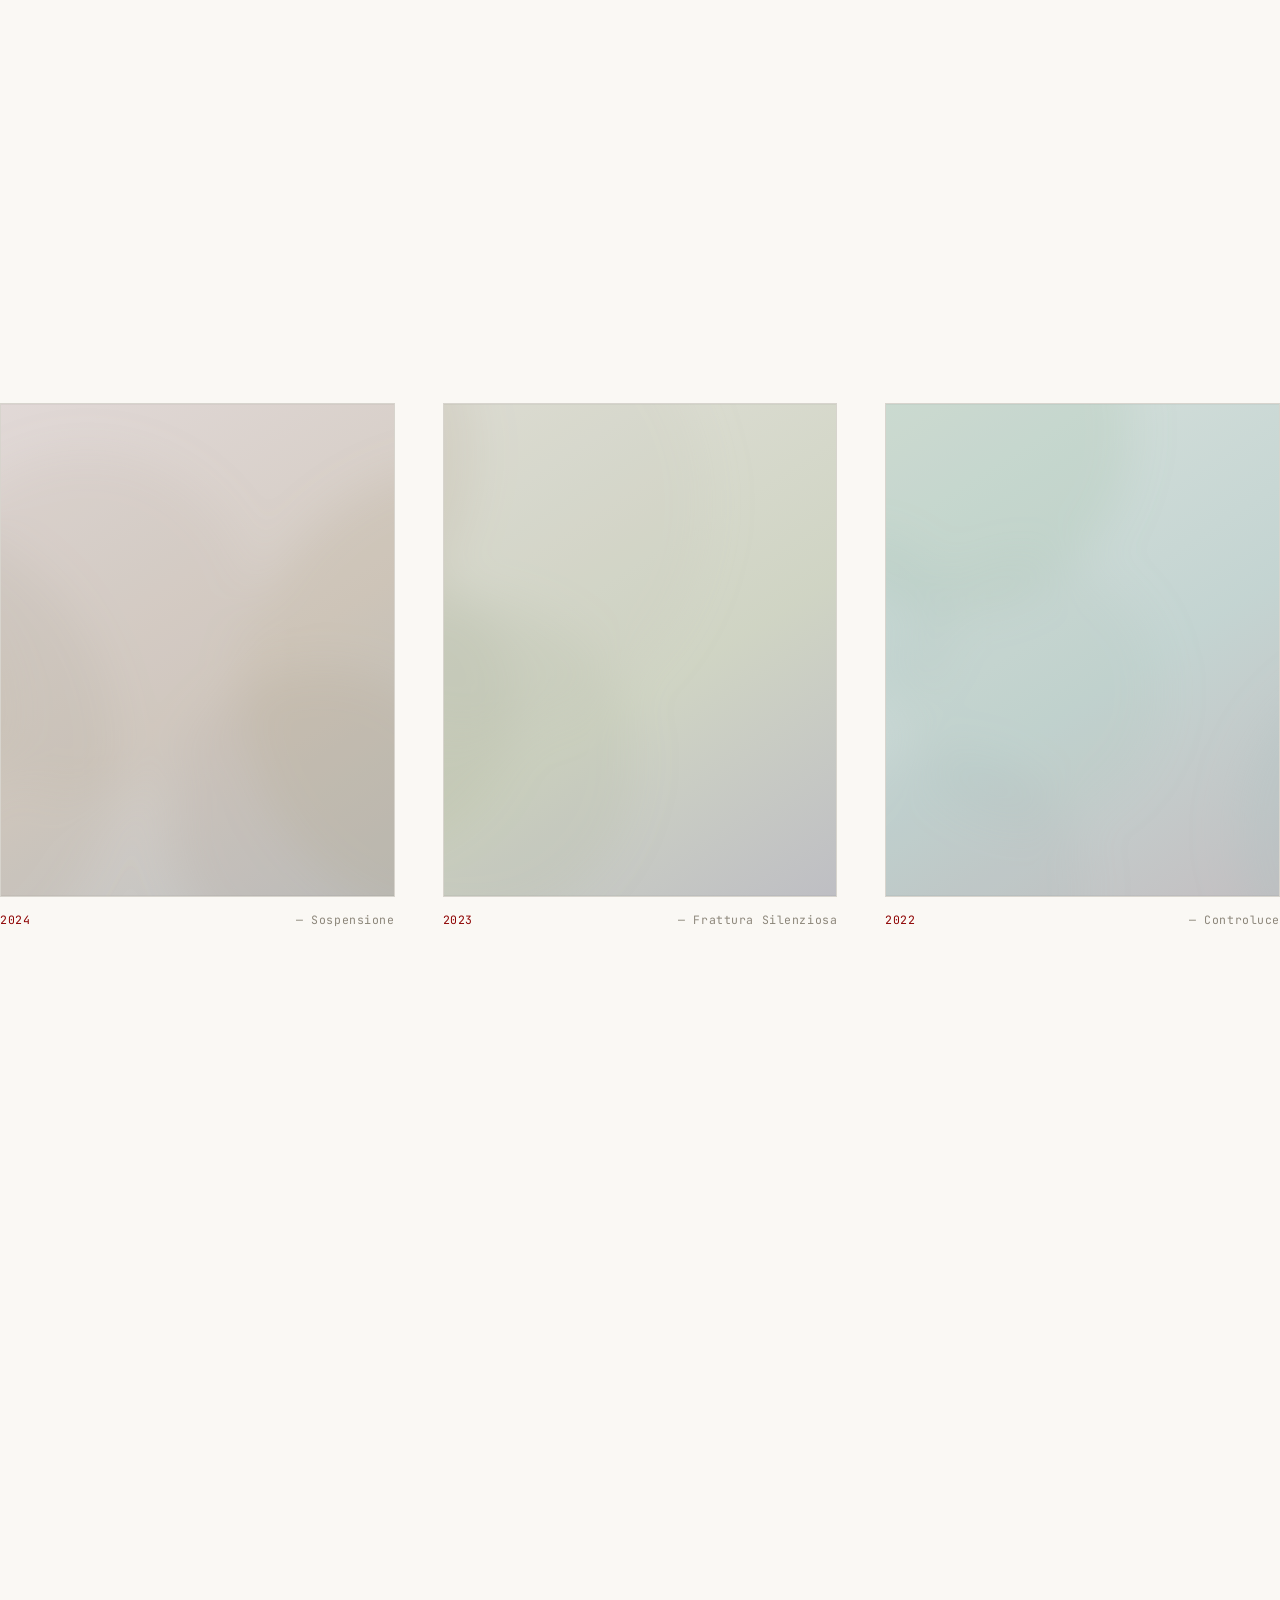
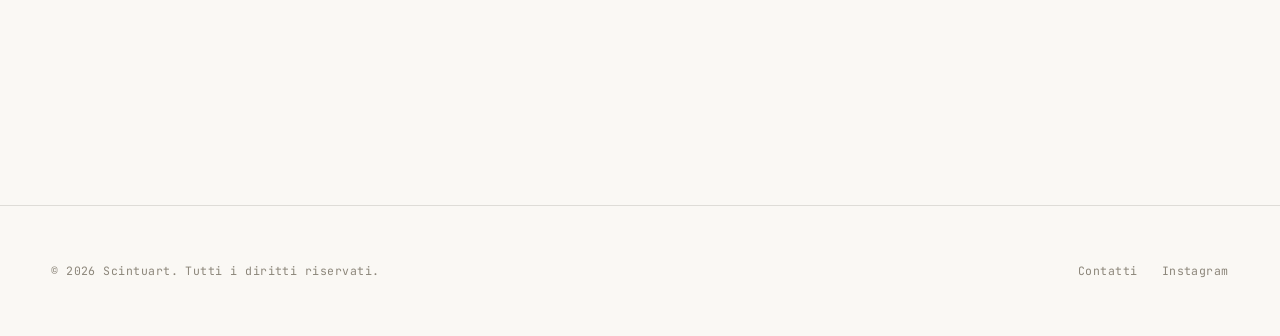
==== commit 1796d4fe: "Add files via upload" ====
--- a/index.html
+++ b/index.html
@@ -13,9 +13,10 @@
 </head>
 <body>
 
-<header class="site-header">
+<header class="site-header site-header--on-dark">
   <a href="index.html" class="brand" aria-label="Scintuart — Home">
-    <img src="assets/images/logo.png" alt="Scintuart" />
+    <img class="brand-logo-default" src="assets/images/logo.png" alt="Scintuart" />
+    <img class="brand-logo-on-dark" src="assets/images/logo-white.png" alt="Scintuart" />
   </a>
   <nav class="nav-desktop">
     <a href="index.html" data-i18n="nav.home">Home</a>
--- a/css/style.css
+++ b/css/style.css
@@ -98,6 +98,20 @@
   color: var(--accent);
 }
 
+/* Livelli intermedi cliccabili nel breadcrumb (es. Lavori → Disegno →
+   Disegno digitale): stesso colore del testo circostante, con una
+   sottolineatura discreta all'hover per segnalare che sono navigabili.
+   L'ultimo segmento (pagina corrente) resta testo semplice, non un link. */
+[data-breadcrumb] a {
+  color: inherit;
+  border-bottom: 1px solid transparent;
+  transition: border-color var(--dur-s) var(--ease);
+}
+[data-breadcrumb] a:hover,
+[data-breadcrumb] a:focus-visible {
+  border-bottom-color: currentColor;
+}
+
 .lede {
   font-size: clamp(1.05rem, 1.4vw, 1.25rem);
   color: var(--text-muted);
@@ -134,6 +148,36 @@
   width: auto;
   display: block;
 }
+/* Sulla home, in cima alla pagina, l'header è trasparente e sovrasta la
+   nuova superficie nera dell'hero: qui logo/nav passano alla variante
+   chiara (già prevista: logo-white.png), tornando alla normale variante
+   scura non appena si scrolla oltre l'hero (stessa classe .is-scrolled
+   già usata per il sito). Nessuna modifica sulle altre pagine, dove
+   l'header resta sempre come oggi. */
+.brand-logo-on-dark { display: none; }
+.brand img.brand-logo-on-dark { display: none; }
+.site-header--on-dark:not(.is-scrolled) .brand img.brand-logo-default { display: none; }
+.site-header--on-dark:not(.is-scrolled) .brand img.brand-logo-on-dark { display: block; }
+
+.site-header--on-dark:not(.is-scrolled) .nav-desktop a,
+.site-header--on-dark:not(.is-scrolled) .lang-switch button {
+  color: rgba(250, 248, 244, 0.7);
+}
+.site-header--on-dark:not(.is-scrolled) .nav-desktop a:hover,
+.site-header--on-dark:not(.is-scrolled) .nav-desktop a.is-active,
+.site-header--on-dark:not(.is-scrolled) .lang-switch button:hover {
+  color: var(--bg);
+}
+.site-header--on-dark:not(.is-scrolled) .lang-switch button[aria-current="true"] {
+  color: var(--accent-dim);
+}
+.site-header--on-dark:not(.is-scrolled) .lang-switch-sep {
+  color: rgba(250, 248, 244, 0.3);
+}
+.site-header--on-dark:not(.is-scrolled) .nav-toggle span {
+  background: var(--bg);
+}
+
 .brand .brand-fallback {
   font-family: var(--font-display);
   font-size: 1.15rem;
@@ -166,6 +210,31 @@
 .nav-desktop a.is-active { color: var(--text); }
 .nav-desktop a:hover::after,
 .nav-desktop a.is-active::after { right: 0; }
+
+/* Selettore lingua IT | EN — discreto, stesso trattamento tipografico
+   dell'eyebrow (mono, piccolo, muted), per non competere visivamente
+   con i link di navigazione principali. */
+.lang-switch {
+  display: flex;
+  align-items: center;
+  gap: 0.4rem;
+  font-family: var(--font-mono);
+  font-size: 0.72rem;
+  letter-spacing: 0.06em;
+}
+.lang-switch button {
+  color: var(--text-faint);
+  transition: color var(--dur-s) var(--ease);
+}
+.lang-switch button:hover,
+.lang-switch button:focus-visible { color: var(--text); }
+.lang-switch button[aria-current="true"] { color: var(--accent); }
+.lang-switch-sep { color: var(--line-strong); }
+
+.nav-mobile .lang-switch {
+  margin-top: 0.5rem;
+  font-size: 0.76rem;
+}
 
 .nav-toggle {
   display: none;
@@ -235,14 +304,17 @@
 
 /* =========================================================
    HOMEPAGE — HERO
-   Direzione museale: molto spazio bianco, nessuna immagine a
-   piena pagina, nessuna animazione di deriva. L'opera in hero
-   è trattata come una stampa con ampio passe-partout: bordo
-   sottile, aria intorno, didascalia statica come una targhetta.
+   Il testo e l'opera in evidenza condividono un'unica superficie nera a
+   piena larghezza — lo stesso nero dello sfondo della fotografia stessa,
+   non un tono diverso — così l'immagine non sembra un riquadro separato.
+   L'immagine mantiene dimensioni/proporzioni/posizione invariate: nessun
+   object-fit, nessun ritaglio, nessun ingrandimento. Solo il fondo si
+   estende ai lati.
    ========================================================= */
 .hero {
   padding-top: clamp(8rem, 16vw, 12rem);
   padding-bottom: clamp(3rem, 7vw, 5rem);
+  background: #010101; /* stesso nero campionato dallo sfondo di hero-work.jpg */
 }
 
 .hero-inner { padding-inline: var(--gutter); }
@@ -252,7 +324,8 @@
   align-items: center;
   gap: 1rem;
 }
-.hero-eyebrow .rule { width: 40px; height: 1px; background: var(--line-strong); }
+.hero-eyebrow .rule { width: 40px; height: 1px; background: rgba(250, 248, 244, 0.35); }
+.hero-eyebrow .eyebrow { color: var(--accent-dim); }
 
 .hero-name {
   margin-top: 1.5rem;
@@ -260,6 +333,7 @@
   line-height: 1.02;
   max-width: 18ch;
   font-weight: 400;
+  color: var(--bg);
 }
 
 .hero-meta {
@@ -270,9 +344,9 @@
   font-family: var(--font-mono);
   font-size: 0.76rem;
   letter-spacing: 0.06em;
-  color: var(--text-muted);
-}
-.hero-meta strong { color: var(--text); font-weight: 500; }
+  color: rgba(250, 248, 244, 0.62);
+}
+.hero-meta strong { color: var(--bg); font-weight: 500; }
 .hero-meta a {
   color: inherit;
   border-bottom: 1px solid transparent;
@@ -280,17 +354,18 @@
 }
 .hero-meta a:hover,
 .hero-meta a:focus-visible {
-  color: var(--accent);
-  border-bottom-color: var(--accent);
-}
-
-/* L'opera in evidenza: presentata come stampa incorniciata,
-   mai a piena pagina, mai con overlay o zoom. */
+  color: var(--accent-dim);
+  border-bottom-color: var(--accent-dim);
+}
+
+/* L'opera in evidenza: stessa dimensione, proporzioni e posizione di
+   sempre (figure max-width 620px, centrata, img width:100% height:auto —
+   nessun object-fit, nessun crop). Il contenitore non ha più uno sfondo o
+   un bordo propri: eredita il nero di .hero, così testo e immagine
+   sembrano un'unica superficie continua. */
 .hero-frame {
   margin-top: clamp(3rem, 7vw, 5rem);
   padding: clamp(1.5rem, 4vw, 3rem);
-  background: var(--bg-elevated);
-  border: 1px solid var(--line);
 }
 .hero-frame figure {
   max-width: 620px;
@@ -309,11 +384,11 @@
   font-family: var(--font-mono);
   font-size: 0.7rem;
   letter-spacing: 0.06em;
-  color: var(--text-faint);
-  border-top: 1px solid var(--line);
+  color: rgba(250, 248, 244, 0.5);
+  border-top: 1px solid rgba(250, 248, 244, 0.18);
   padding-top: 0.9rem;
 }
-.hero-frame figcaption b { color: var(--text); font-weight: 500; }
+.hero-frame figcaption b { color: var(--bg); font-weight: 500; }
 
 /* =========================================================
    SECTION SCAFFOLDING
@@ -734,6 +809,22 @@
 .page-intro { padding-top: clamp(7rem, 14vw, 10rem); padding-bottom: 0; }
 .page-intro h1 { font-size: clamp(2.4rem, 6vw, 4.25rem); max-width: 18ch; margin-top: 0.75rem; }
 
+/* Fascia visiva di apertura sezione — usata esclusivamente da
+   works.html per una singola sottocategoria specifica (vedi render.js).
+   È un figlio diretto di <main> (non di .container) per estendersi
+   naturalmente da bordo a bordo, senza trucchi di larghezza. Nascosta di
+   default: diventa visibile solo quando JS aggiunge .is-active. */
+.subcategory-banner {
+  display: none;
+  width: 100%;
+  height: clamp(240px, 48vw, 600px);
+  margin-top: clamp(2rem, 5vw, 3.5rem);
+  background-size: cover;
+  background-position: center;
+  background-repeat: no-repeat;
+}
+.subcategory-banner.is-active { display: block; }
+
 /* =========================================================
    RESPONSIVE
    ========================================================= */
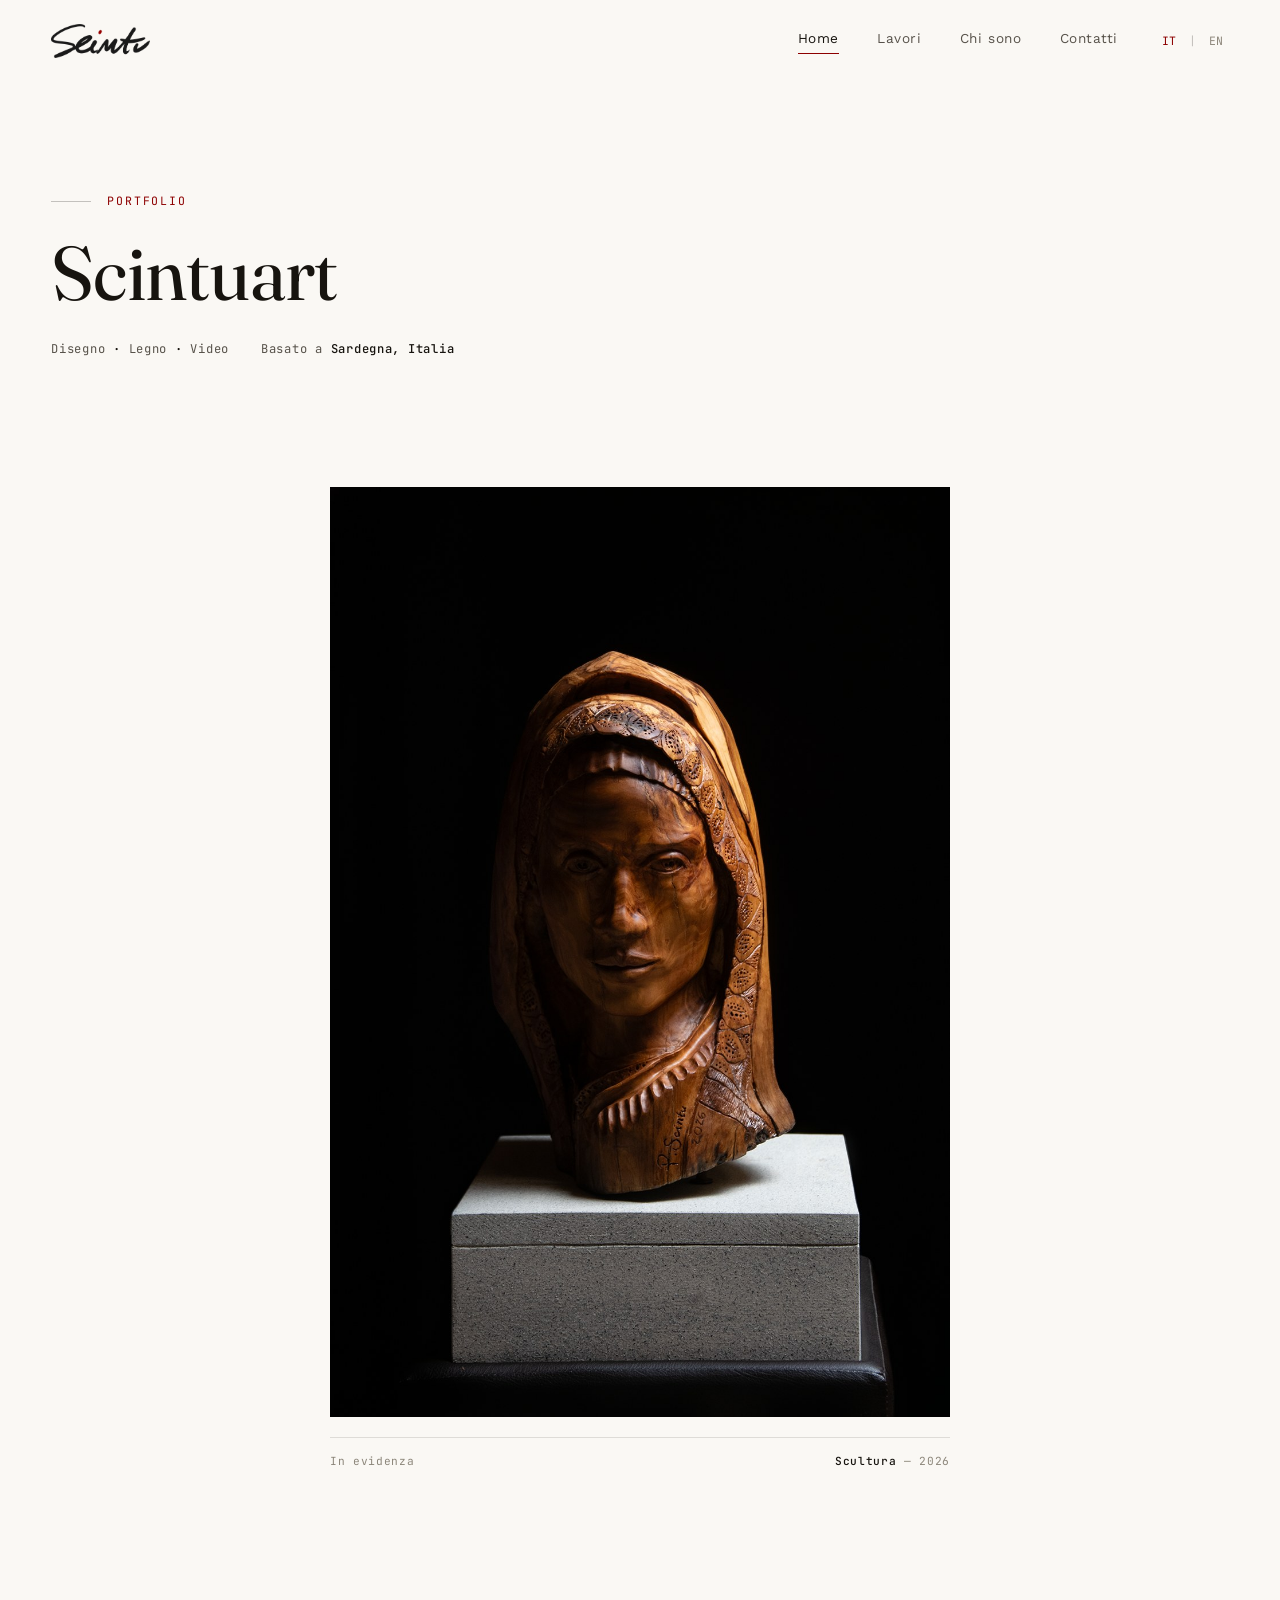
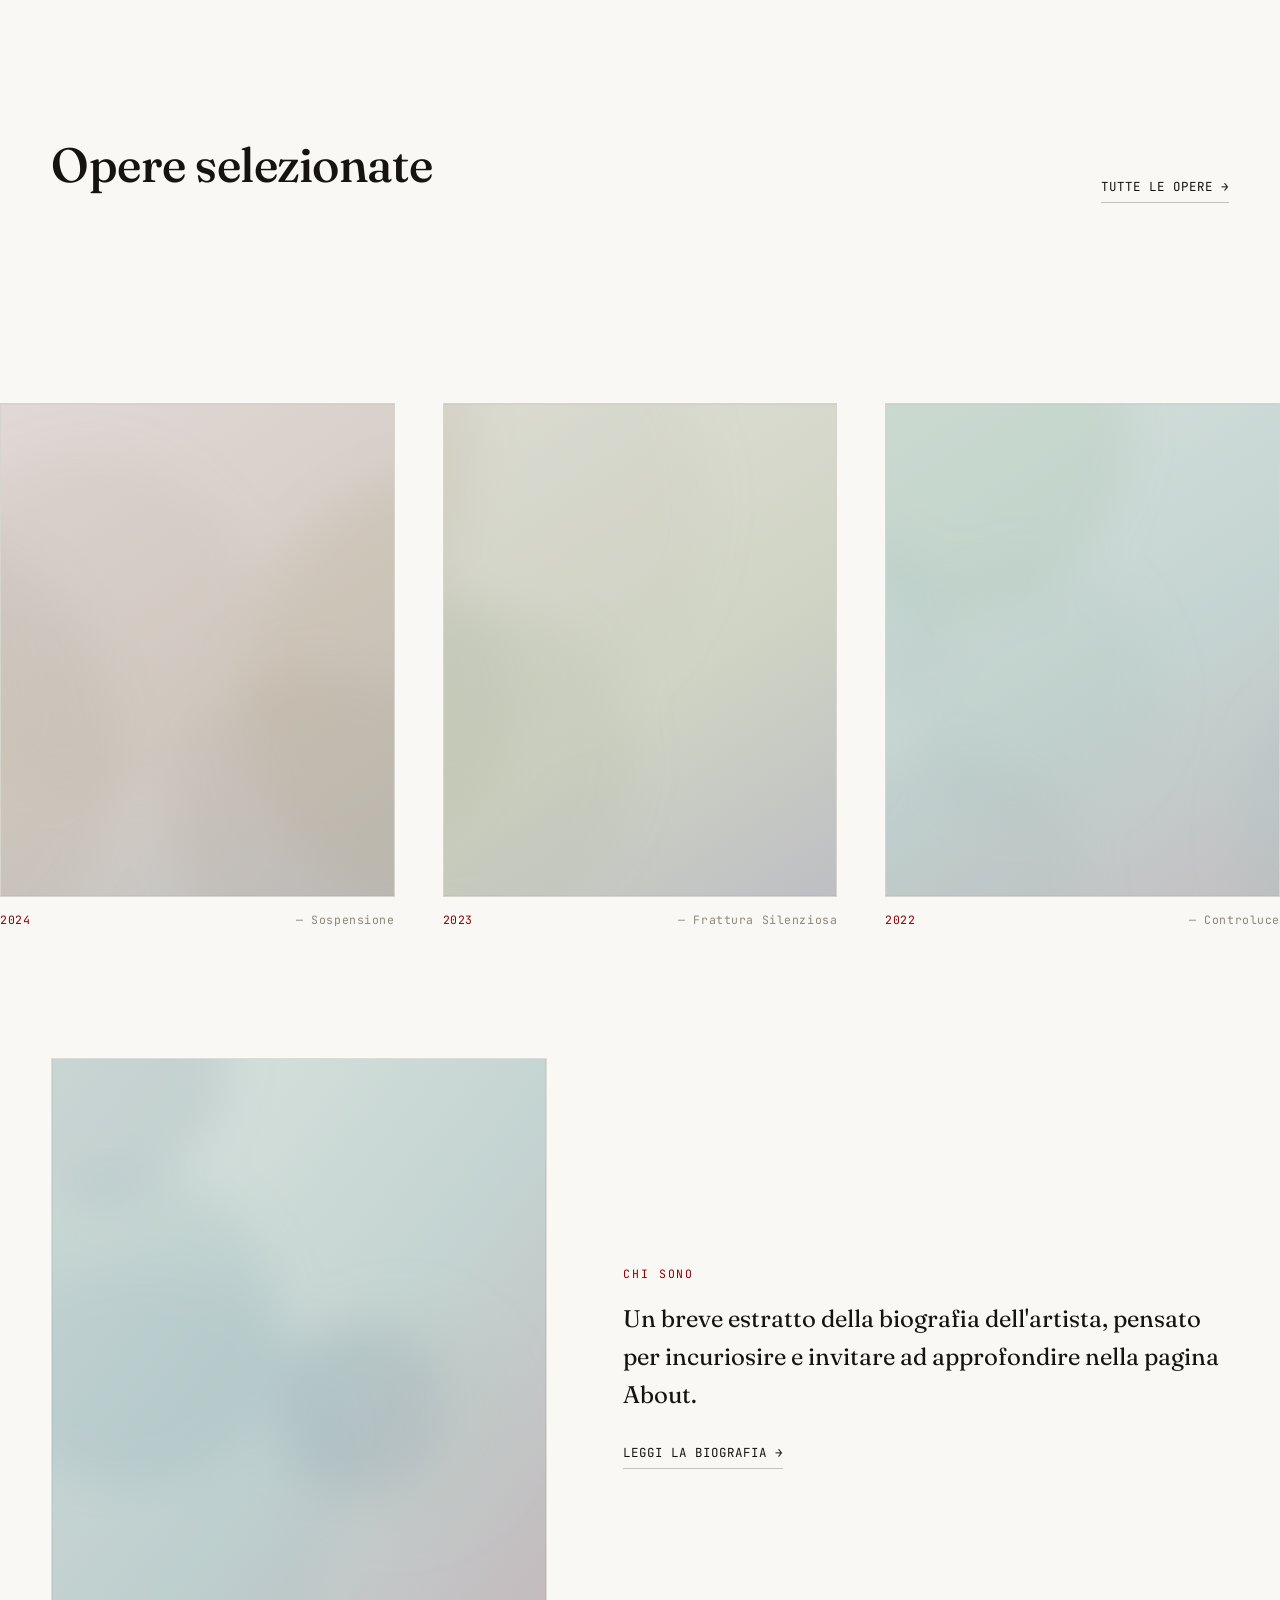
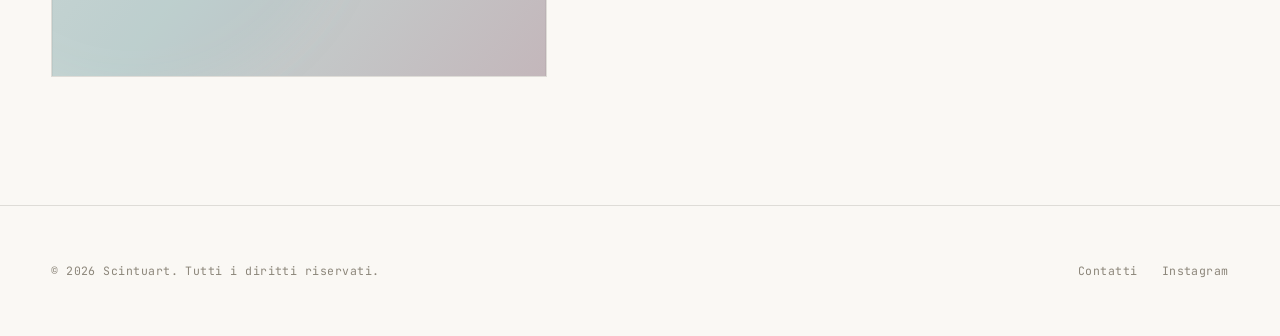
==== commit 6198bdb3: "Add files via upload" ====
--- a/index.html
+++ b/index.html
@@ -13,10 +13,9 @@
 </head>
 <body>
 
-<header class="site-header site-header--on-dark">
+<header class="site-header">
   <a href="index.html" class="brand" aria-label="Scintuart — Home">
-    <img class="brand-logo-default" src="assets/images/logo.png" alt="Scintuart" />
-    <img class="brand-logo-on-dark" src="assets/images/logo-white.png" alt="Scintuart" />
+    <img src="assets/images/logo.png" alt="Scintuart" />
   </a>
   <nav class="nav-desktop">
     <a href="index.html" data-i18n="nav.home">Home</a>
--- a/css/style.css
+++ b/css/style.css
@@ -148,35 +148,6 @@
   width: auto;
   display: block;
 }
-/* Sulla home, in cima alla pagina, l'header è trasparente e sovrasta la
-   nuova superficie nera dell'hero: qui logo/nav passano alla variante
-   chiara (già prevista: logo-white.png), tornando alla normale variante
-   scura non appena si scrolla oltre l'hero (stessa classe .is-scrolled
-   già usata per il sito). Nessuna modifica sulle altre pagine, dove
-   l'header resta sempre come oggi. */
-.brand-logo-on-dark { display: none; }
-.brand img.brand-logo-on-dark { display: none; }
-.site-header--on-dark:not(.is-scrolled) .brand img.brand-logo-default { display: none; }
-.site-header--on-dark:not(.is-scrolled) .brand img.brand-logo-on-dark { display: block; }
-
-.site-header--on-dark:not(.is-scrolled) .nav-desktop a,
-.site-header--on-dark:not(.is-scrolled) .lang-switch button {
-  color: rgba(250, 248, 244, 0.7);
-}
-.site-header--on-dark:not(.is-scrolled) .nav-desktop a:hover,
-.site-header--on-dark:not(.is-scrolled) .nav-desktop a.is-active,
-.site-header--on-dark:not(.is-scrolled) .lang-switch button:hover {
-  color: var(--bg);
-}
-.site-header--on-dark:not(.is-scrolled) .lang-switch button[aria-current="true"] {
-  color: var(--accent-dim);
-}
-.site-header--on-dark:not(.is-scrolled) .lang-switch-sep {
-  color: rgba(250, 248, 244, 0.3);
-}
-.site-header--on-dark:not(.is-scrolled) .nav-toggle span {
-  background: var(--bg);
-}
 
 .brand .brand-fallback {
   font-family: var(--font-display);
@@ -304,17 +275,18 @@
 
 /* =========================================================
    HOMEPAGE — HERO
-   Il testo e l'opera in evidenza condividono un'unica superficie nera a
-   piena larghezza — lo stesso nero dello sfondo della fotografia stessa,
-   non un tono diverso — così l'immagine non sembra un riquadro separato.
-   L'immagine mantiene dimensioni/proporzioni/posizione invariate: nessun
-   object-fit, nessun ritaglio, nessun ingrandimento. Solo il fondo si
-   estende ai lati.
+   Il testo e l'opera in evidenza condividono un'unica superficie a piena
+   larghezza, dello stesso bianco (--bg) usato in tutto il resto del sito
+   — non un colore campionato o inventato — così l'immagine non sembra un
+   riquadro separato: [ bianco del sito ] [ fotografia ] [ bianco del sito ].
+   L'immagine mantiene dimensioni, proporzioni e posizione invariate:
+   nessun object-fit, nessun ritaglio, nessun ingrandimento. Solo il fondo
+   si estende ai lati.
    ========================================================= */
 .hero {
   padding-top: clamp(8rem, 16vw, 12rem);
   padding-bottom: clamp(3rem, 7vw, 5rem);
-  background: #010101; /* stesso nero campionato dallo sfondo di hero-work.jpg */
+  background: var(--bg); /* stesso bianco/token di sfondo usato in tutto il sito, nessun colore campionato */
 }
 
 .hero-inner { padding-inline: var(--gutter); }
@@ -324,8 +296,8 @@
   align-items: center;
   gap: 1rem;
 }
-.hero-eyebrow .rule { width: 40px; height: 1px; background: rgba(250, 248, 244, 0.35); }
-.hero-eyebrow .eyebrow { color: var(--accent-dim); }
+.hero-eyebrow .rule { width: 40px; height: 1px; background: var(--line-strong); }
+.hero-eyebrow .eyebrow { color: var(--accent); }
 
 .hero-name {
   margin-top: 1.5rem;
@@ -333,7 +305,7 @@
   line-height: 1.02;
   max-width: 18ch;
   font-weight: 400;
-  color: var(--bg);
+  color: var(--text);
 }
 
 .hero-meta {
@@ -344,9 +316,9 @@
   font-family: var(--font-mono);
   font-size: 0.76rem;
   letter-spacing: 0.06em;
-  color: rgba(250, 248, 244, 0.62);
-}
-.hero-meta strong { color: var(--bg); font-weight: 500; }
+  color: var(--text-muted);
+}
+.hero-meta strong { color: var(--text); font-weight: 500; }
 .hero-meta a {
   color: inherit;
   border-bottom: 1px solid transparent;
@@ -354,14 +326,14 @@
 }
 .hero-meta a:hover,
 .hero-meta a:focus-visible {
-  color: var(--accent-dim);
-  border-bottom-color: var(--accent-dim);
+  color: var(--accent);
+  border-bottom-color: var(--accent);
 }
 
 /* L'opera in evidenza: stessa dimensione, proporzioni e posizione di
    sempre (figure max-width 620px, centrata, img width:100% height:auto —
    nessun object-fit, nessun crop). Il contenitore non ha più uno sfondo o
-   un bordo propri: eredita il nero di .hero, così testo e immagine
+   un bordo propri: eredita il bianco di .hero, così testo e immagine
    sembrano un'unica superficie continua. */
 .hero-frame {
   margin-top: clamp(3rem, 7vw, 5rem);
@@ -384,11 +356,11 @@
   font-family: var(--font-mono);
   font-size: 0.7rem;
   letter-spacing: 0.06em;
-  color: rgba(250, 248, 244, 0.5);
-  border-top: 1px solid rgba(250, 248, 244, 0.18);
+  color: var(--text-faint);
+  border-top: 1px solid var(--line);
   padding-top: 0.9rem;
 }
-.hero-frame figcaption b { color: var(--bg); font-weight: 500; }
+.hero-frame figcaption b { color: var(--text); font-weight: 500; }
 
 /* =========================================================
    SECTION SCAFFOLDING
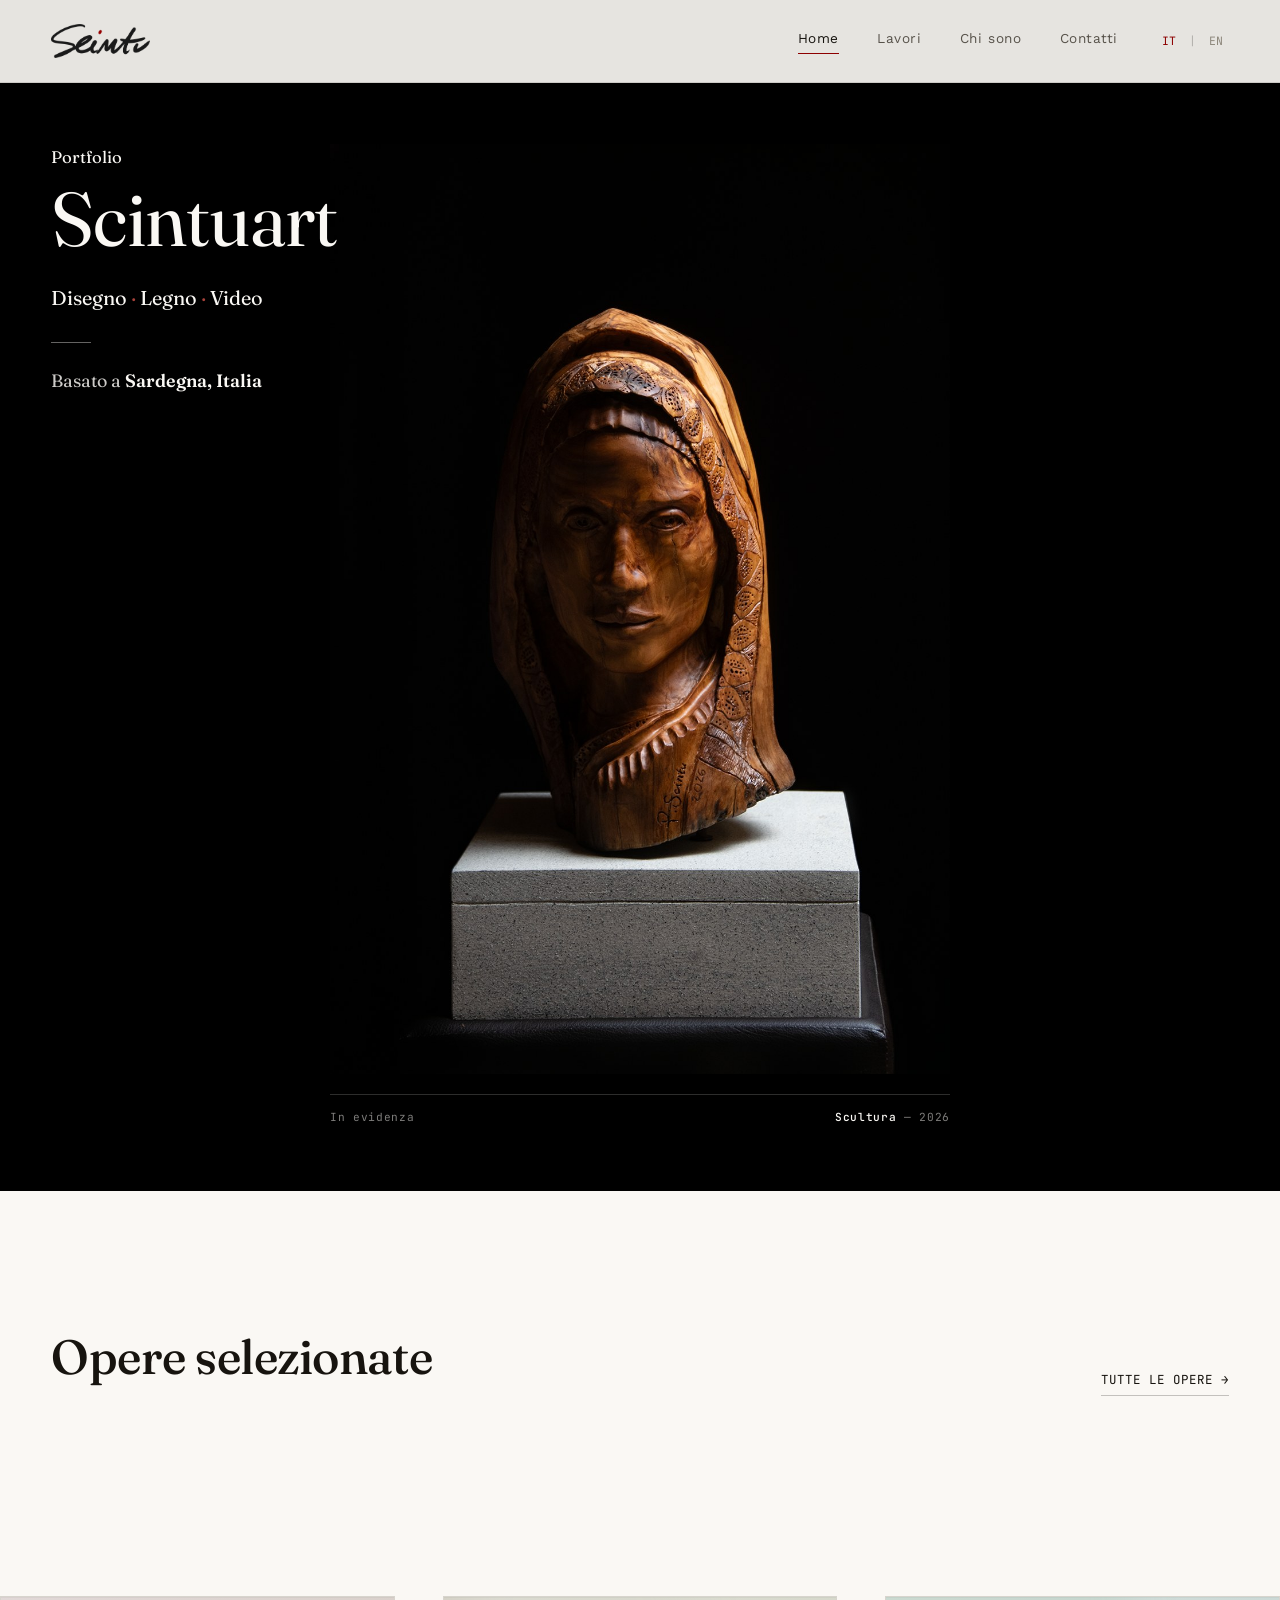
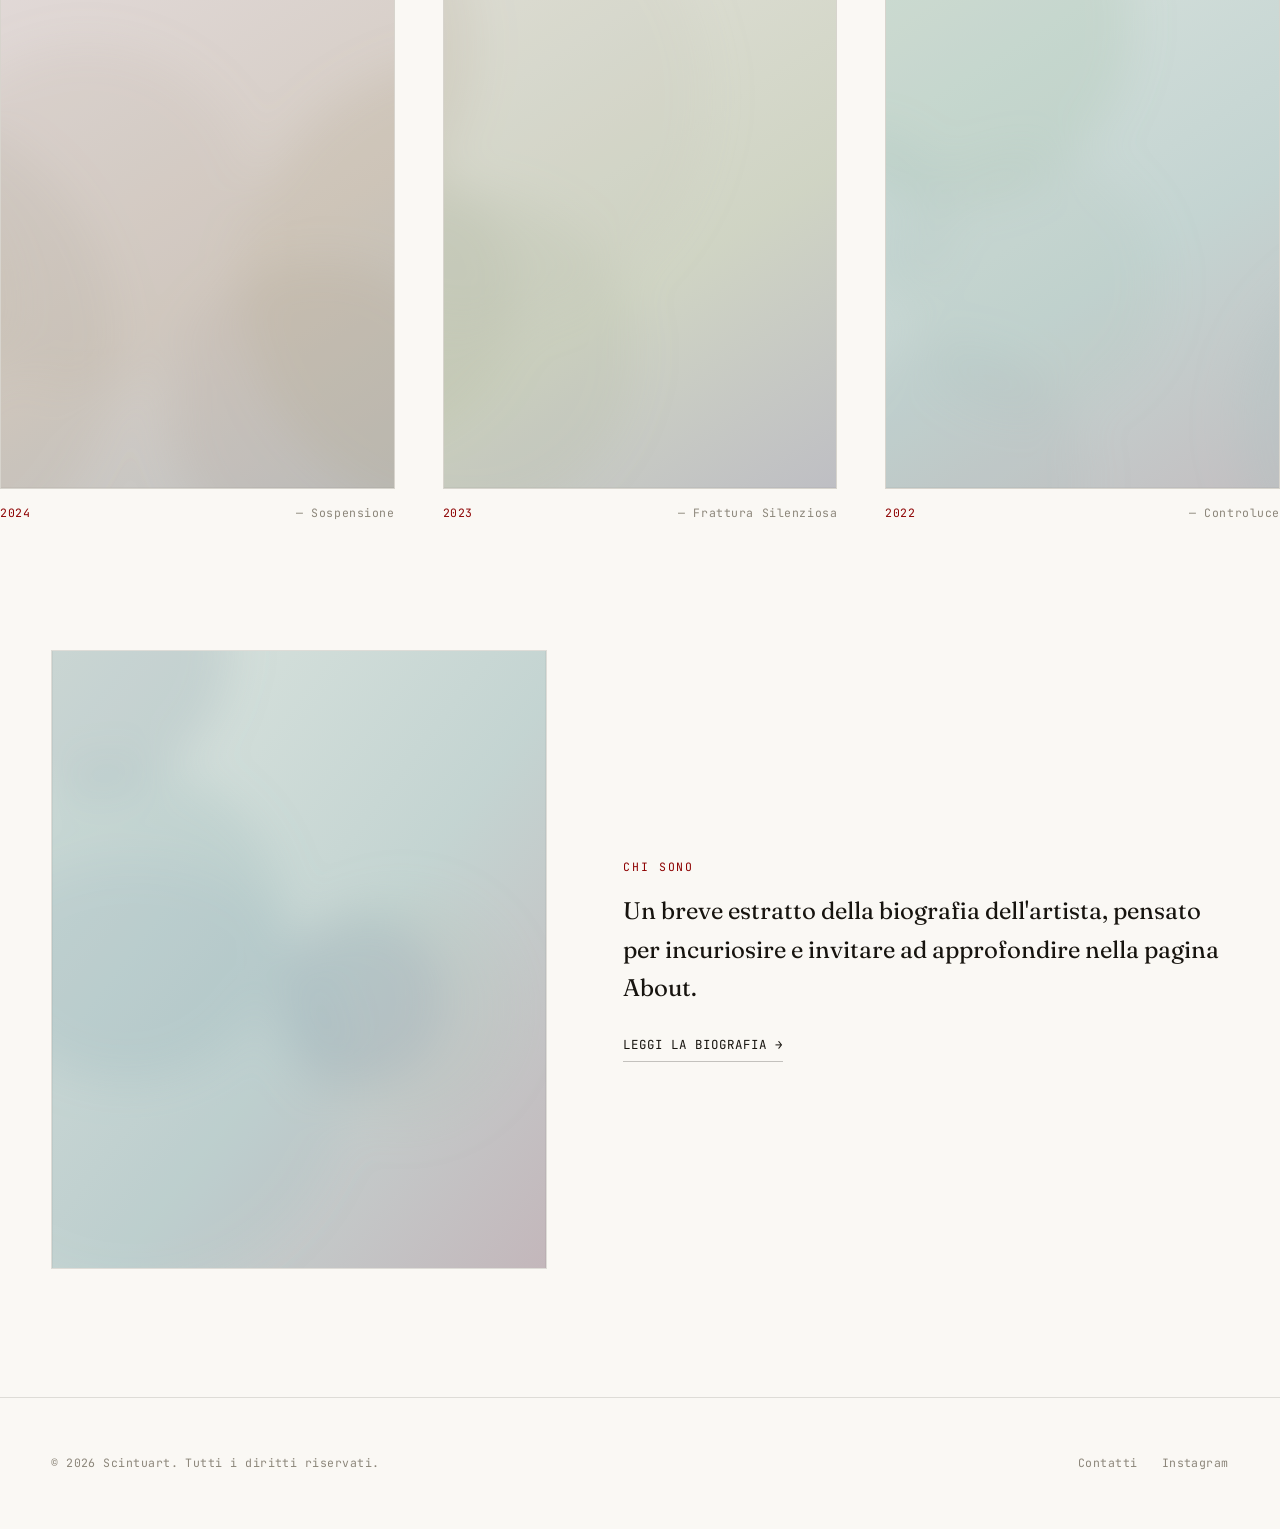
==== commit 13da3042: "Add files via upload" ====
--- a/index.html
+++ b/index.html
@@ -13,7 +13,7 @@
 </head>
 <body>
 
-<header class="site-header">
+<header class="site-header site-header--on-dark">
   <a href="index.html" class="brand" aria-label="Scintuart — Home">
     <img src="assets/images/logo.png" alt="Scintuart" />
   </a>
@@ -49,15 +49,13 @@
 <main>
   <section class="hero">
     <div class="hero-inner">
-      <div class="hero-eyebrow reveal">
-        <span class="rule"></span>
-        <span class="eyebrow">Portfolio</span>
+      <p class="hero-label reveal">Portfolio</p>
+      <h1 class="hero-name reveal">Scintuart</h1>
+      <div class="hero-categories reveal">
+        <span data-category-links><a href="works.html?cat=disegno">Disegno</a> <strong>·</strong> <a href="works.html?cat=legno">Legno</a> <strong>·</strong> <a href="works.html?cat=video">Video</a></span>
       </div>
-      <h1 class="hero-name reveal">Scintuart</h1>
-      <div class="hero-meta reveal">
-        <span data-category-links><a href="works.html?cat=disegno">Disegno</a> <strong>·</strong> <a href="works.html?cat=legno">Legno</a> <strong>·</strong> <a href="works.html?cat=video">Video</a></span>
-        <span>Basato a <strong>Sardegna, Italia</strong></span>
-      </div>
+      <div class="hero-rule reveal"></div>
+      <p class="hero-location reveal">Basato a <strong>Sardegna, Italia</strong></p>
     </div>
 
     <div class="hero-frame reveal">
--- a/css/style.css
+++ b/css/style.css
@@ -147,6 +147,18 @@
   height: clamp(28px, 3.5vw, 34px);
   width: auto;
   display: block;
+}
+/* L'header resta bianco/avorio esattamente come sempre — stesso logo
+   scuro, stesso testo scuro, nessuno scambio di colori. L'unica
+   differenza sulla home: la barra dell'header è sempre piena/opaca (non
+   trasparente-fino-allo-scroll come nelle altre pagine), perché deve
+   restare visibile come fascia chiara sopra la sezione nera dell'hero,
+   esattamente come nel riferimento fornito. Nessuna modifica alle altre
+   pagine, dove l'header mantiene il comportamento di sempre. */
+.site-header--on-dark {
+  background: rgba(250, 248, 244, 0.92);
+  backdrop-filter: blur(10px);
+  border-bottom: 1px solid var(--line);
 }
 
 .brand .brand-fallback {
@@ -275,69 +287,91 @@
 
 /* =========================================================
    HOMEPAGE — HERO
-   Il testo e l'opera in evidenza condividono un'unica superficie a piena
-   larghezza, dello stesso bianco (--bg) usato in tutto il resto del sito
-   — non un colore campionato o inventato — così l'immagine non sembra un
-   riquadro separato: [ bianco del sito ] [ fotografia ] [ bianco del sito ].
-   L'immagine mantiene dimensioni, proporzioni e posizione invariate:
-   nessun object-fit, nessun ritaglio, nessun ingrandimento. Solo il fondo
-   si estende ai lati.
+   Redesign: sezione a piena larghezza, nero puro (#000), che comincia
+   subito sotto l'header (che resta bianco/avorio, invariato). Layout
+   affiancato: testo del portfolio a sinistra, fotografia della scultura
+   al centro/destra, con ampio spazio nero attorno — nessuna cornice,
+   nessun bordo, nessuna striscia chiara ai lati. La foto mantiene la
+   stessa scala/dimensione già in uso nel resto del sito (max-width
+   620px, nessun object-fit, nessun crop, nessuna deformazione): solo il
+   nero la circonda, dato che lo sfondo della foto stessa è già nero.
    ========================================================= */
 .hero {
-  padding-top: clamp(8rem, 16vw, 12rem);
-  padding-bottom: clamp(3rem, 7vw, 5rem);
-  background: var(--bg); /* stesso bianco/token di sfondo usato in tutto il sito, nessun colore campionato */
-}
-
-.hero-inner { padding-inline: var(--gutter); }
-
-.hero-eyebrow {
-  display: flex;
-  align-items: center;
-  gap: 1rem;
-}
-.hero-eyebrow .rule { width: 40px; height: 1px; background: var(--line-strong); }
-.hero-eyebrow .eyebrow { color: var(--accent); }
+  position: relative;
+  background: #000000;
+  display: flex;
+  flex-direction: column;
+  align-items: flex-start;
+  gap: 2.5rem;
+  padding-block: clamp(6rem, 20vw, 8rem) 3rem;
+}
+
+.hero-inner {
+  padding-inline: var(--gutter);
+  max-width: 480px;
+}
+
+/* Blocco testo: font serif (stessa famiglia del titolo), non mono —
+   coerente con la referenza fornita. Ordine: Portfolio → Scintuart →
+   categorie → linea → località. */
+.hero-label {
+  font-family: var(--font-display);
+  font-size: 1.05rem;
+  font-weight: 400;
+  color: var(--bg);
+}
 
 .hero-name {
-  margin-top: 1.5rem;
+  margin-top: 0.6rem;
   font-size: clamp(2.5rem, 7vw, 4.75rem);
   line-height: 1.02;
   max-width: 18ch;
   font-weight: 400;
-  color: var(--text);
-}
-
-.hero-meta {
-  display: flex;
-  flex-wrap: wrap;
-  gap: 0.6rem 2rem;
-  margin-top: 1.75rem;
-  font-family: var(--font-mono);
-  font-size: 0.76rem;
-  letter-spacing: 0.06em;
-  color: var(--text-muted);
-}
-.hero-meta strong { color: var(--text); font-weight: 500; }
-.hero-meta a {
+  color: var(--bg);
+}
+
+.hero-categories {
+  margin-top: 1.5rem;
+  font-family: var(--font-display);
+  font-size: clamp(1.05rem, 1.7vw, 1.25rem);
+  color: var(--bg);
+}
+.hero-categories strong { color: var(--accent-dim); font-weight: 400; }
+.hero-categories a {
   color: inherit;
   border-bottom: 1px solid transparent;
   transition: color var(--dur-s) var(--ease), border-color var(--dur-s) var(--ease);
 }
-.hero-meta a:hover,
-.hero-meta a:focus-visible {
-  color: var(--accent);
-  border-bottom-color: var(--accent);
-}
+.hero-categories a:hover,
+.hero-categories a:focus-visible {
+  color: var(--accent-dim);
+  border-bottom-color: var(--accent-dim);
+}
+
+.hero-rule {
+  width: 40px;
+  height: 1px;
+  background: rgba(250, 248, 244, 0.4);
+  margin-top: 1.75rem;
+}
+
+.hero-location {
+  margin-top: 1.5rem;
+  font-family: var(--font-display);
+  font-size: clamp(1rem, 1.4vw, 1.15rem);
+  color: rgba(250, 248, 244, 0.82);
+}
+.hero-location strong { color: var(--bg); font-weight: 600; }
 
 /* L'opera in evidenza: stessa dimensione, proporzioni e posizione di
-   sempre (figure max-width 620px, centrata, img width:100% height:auto —
-   nessun object-fit, nessun crop). Il contenitore non ha più uno sfondo o
-   un bordo propri: eredita il bianco di .hero, così testo e immagine
-   sembrano un'unica superficie continua. */
+   sempre (figure max-width 620px, img width:100% height:auto — nessun
+   object-fit, nessun crop, nessun ingrandimento). Centrata in modo
+   indipendente rispetto al blocco testo: la sua posizione orizzontale
+   non dipende mai dalla larghezza del testo. */
 .hero-frame {
-  margin-top: clamp(3rem, 7vw, 5rem);
-  padding: clamp(1.5rem, 4vw, 3rem);
+  width: 100%;
+  padding-inline: var(--gutter);
+  align-self: center;
 }
 .hero-frame figure {
   max-width: 620px;
@@ -356,11 +390,29 @@
   font-family: var(--font-mono);
   font-size: 0.7rem;
   letter-spacing: 0.06em;
-  color: var(--text-faint);
-  border-top: 1px solid var(--line);
+  color: rgba(250, 248, 244, 0.5);
+  border-top: 1px solid rgba(250, 248, 244, 0.18);
   padding-top: 0.9rem;
 }
-.hero-frame figcaption b { color: var(--text); font-weight: 500; }
+.hero-frame figcaption b { color: var(--bg); font-weight: 500; }
+
+/* Da tablet in su: il testo diventa un livello indipendente in overlay
+   sopra la fascia nera (position: absolute), così non influenza più la
+   centratura della fotografia, che resta sempre allineata al centro
+   esatto del viewport, qualunque sia la larghezza del testo. */
+@media (min-width: 901px) {
+  .hero {
+    display: block;
+    padding-block: clamp(7rem, 13vw, 9rem) clamp(3rem, 6vw, 4rem);
+  }
+  .hero-inner {
+    position: absolute;
+    top: clamp(7rem, 13vw, 9rem);
+    left: 0;
+    z-index: 2;
+  }
+  .hero-frame { padding-inline: var(--gutter); }
+}
 
 /* =========================================================
    SECTION SCAFFOLDING
@@ -829,6 +881,5 @@
 }
 
 @media (max-width: 560px) {
-  .hero-meta { flex-direction: column; gap: 0.5rem; }
   .work-meta-grid { grid-template-columns: 1fr 1fr; }
 }
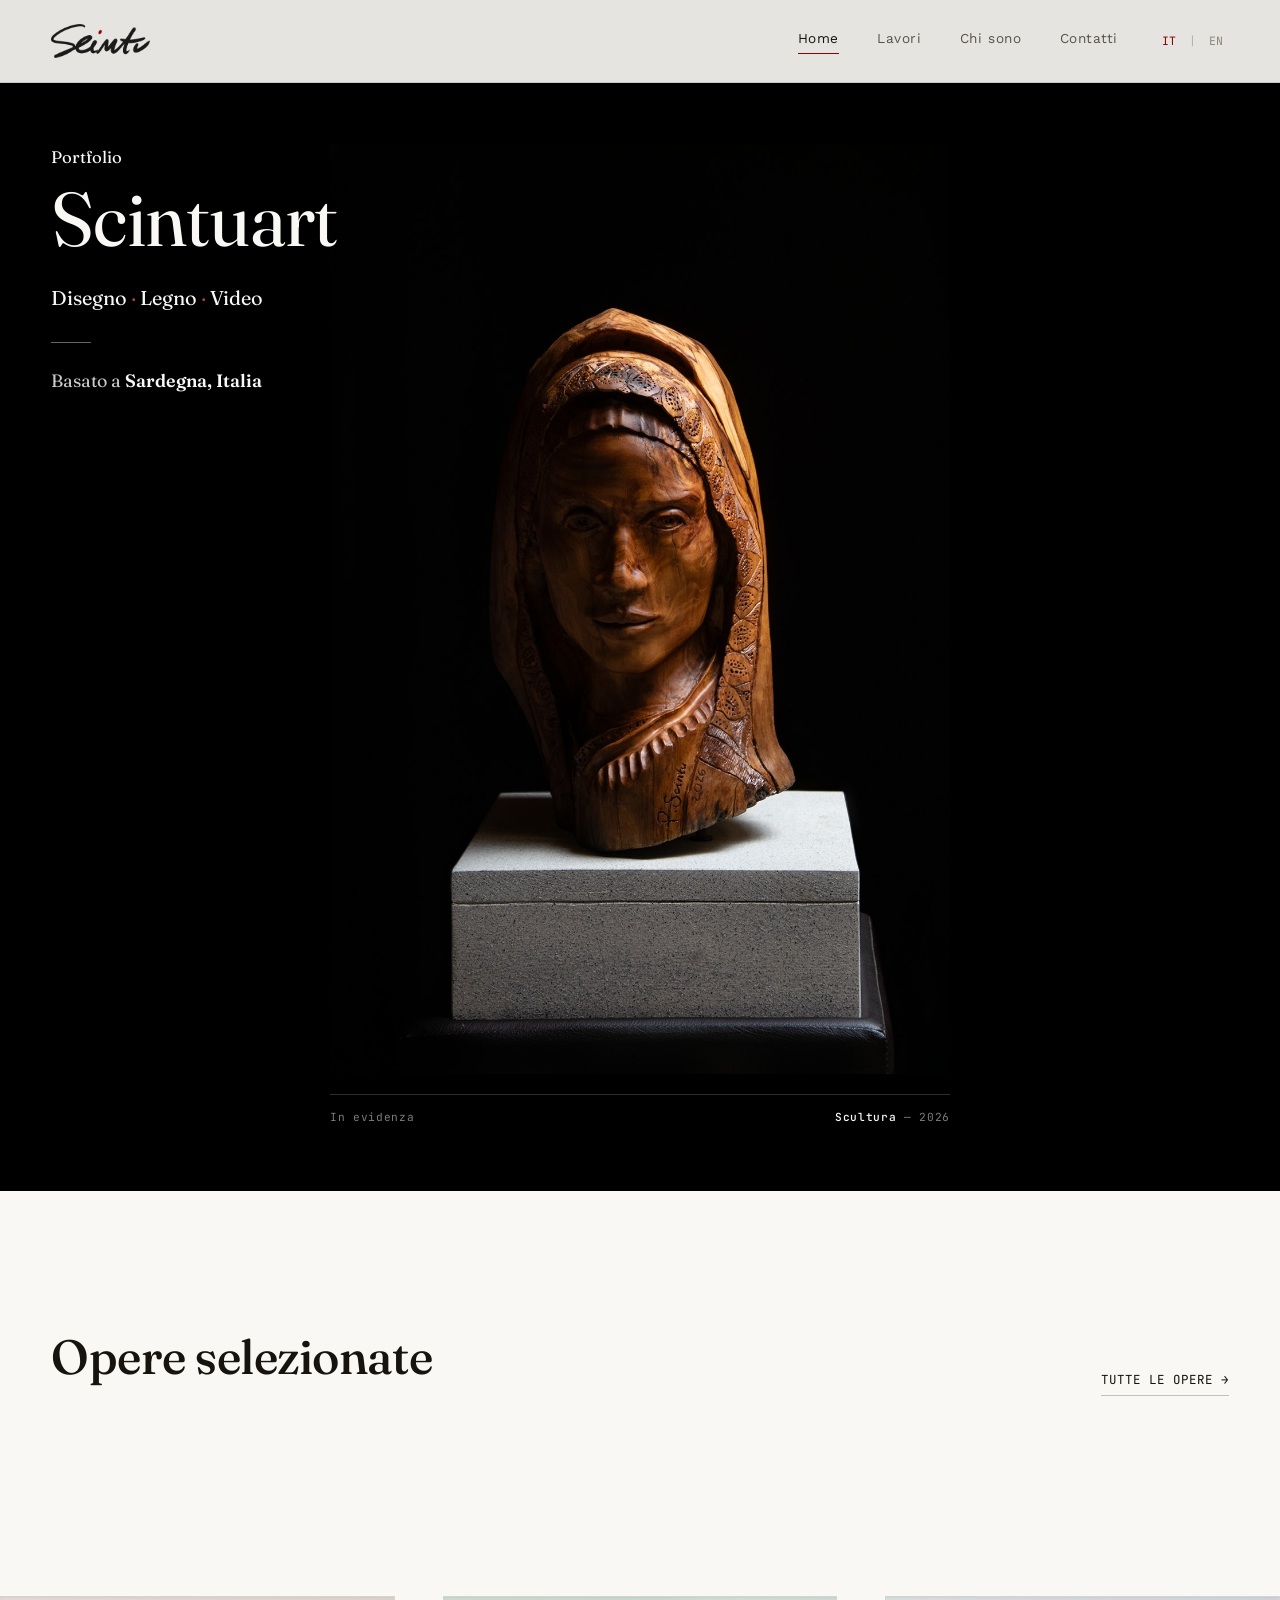
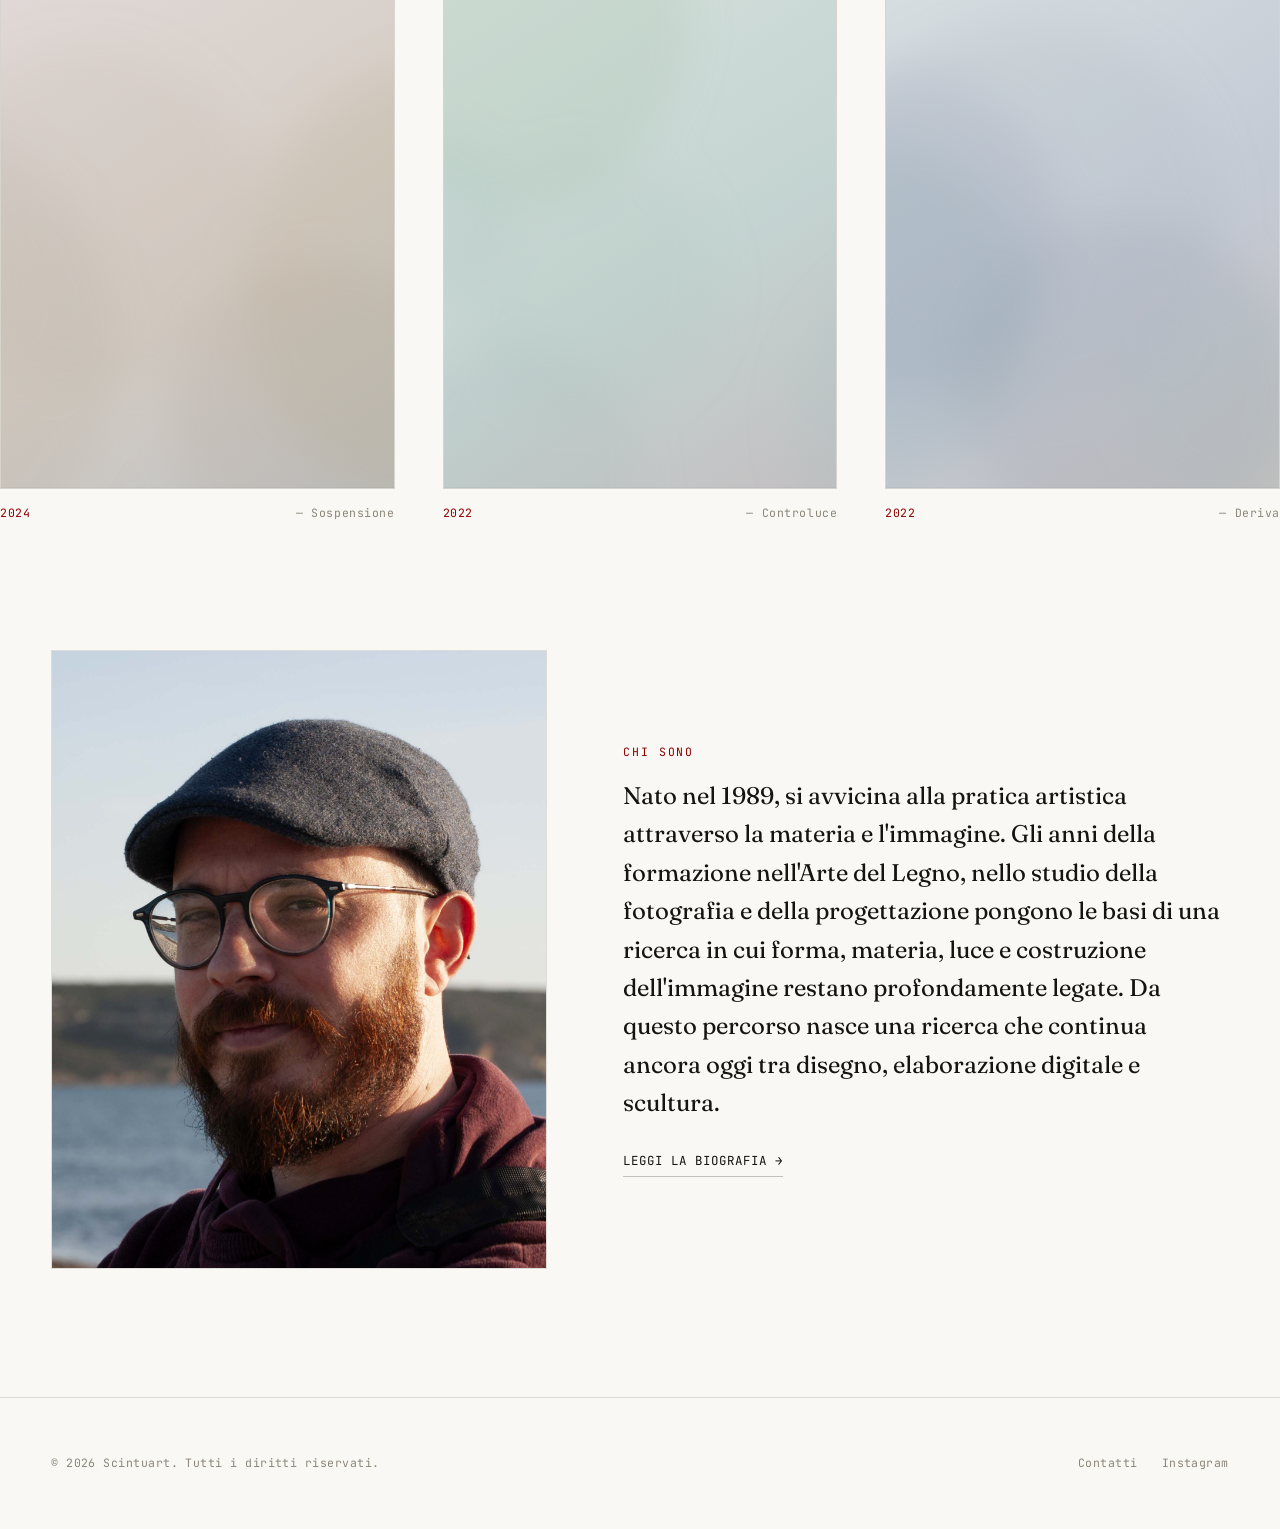
==== commit ae63d143: "Update homepage About preview" ====
--- a/index.html
+++ b/index.html
@@ -80,12 +80,12 @@
   <section class="container">
     <div class="about-preview reveal">
       <figure class="frame">
-        <img src="assets/images/about-portrait.svg" alt="Ritratto dell'artista" />
+        <img src="assets/images/about-preview-photo.png" alt="Ritratto dell'artista" />
       </figure>
       <div>
         <div class="eyebrow">Chi sono</div>
         <p class="lede" style="margin-top:1rem; color:var(--text); max-width:52ch; font-size:clamp(1.15rem,2vw,1.5rem); font-family:var(--font-display);">
-          Un breve estratto della biografia dell'artista, pensato per incuriosire e invitare ad approfondire nella pagina About.
+          Nato nel 1989, si avvicina alla pratica artistica attraverso la materia e l'immagine. Gli anni della formazione nell'Arte del Legno, nello studio della fotografia e della progettazione pongono le basi di una ricerca in cui forma, materia, luce e costruzione dell'immagine restano profondamente legate. Da questo percorso nasce una ricerca che continua ancora oggi tra disegno, elaborazione digitale e scultura.
         </p>
         <a class="btn-line" href="about.html" style="margin-top:1.75rem;">Leggi la biografia →</a>
       </div>
--- a/css/style.css
+++ b/css/style.css
@@ -117,6 +117,19 @@
   color: var(--text-muted);
   max-width: 46ch;
 }
+
+/* Testo introduttivo opzionale di una sottocategoria (es. Gioielli):
+   vuoto per tutte le sezioni che non lo definiscono, nel qual caso non
+   occupa spazio. Quando presente, un breve paragrafo prima della galleria. */
+.subcategory-intro {
+  max-width: 62ch;
+  margin-top: 1.75rem;
+  margin-bottom: 0.5rem;
+  font-size: 1rem;
+  line-height: 1.7;
+  color: var(--text-muted);
+}
+.subcategory-intro:empty { display: none; margin: 0; }
 
 /* =========================================================
    NAVIGATION
@@ -593,6 +606,7 @@
 }
 .work-hero .eyebrow { margin-bottom: 1rem; }
 .work-hero h1 { font-size: clamp(2.5rem, 6.5vw, 5rem); max-width: 20ch; }
+.work-back-link { display: inline-flex; margin-bottom: 2rem; }
 
 .work-cover {
   margin-top: clamp(2.5rem, 6vw, 4rem);
@@ -648,7 +662,7 @@
   grid-template-columns: repeat(6, 1fr);
   gap: 1rem;
 }
-.gallery-grid .g-item { overflow: hidden; cursor: zoom-in; background: var(--bg-elevated); }
+.gallery-grid .g-item { position: relative; overflow: hidden; cursor: zoom-in; background: var(--bg-elevated); }
 .gallery-grid .g-item:nth-child(1) { grid-column: span 4; aspect-ratio: 4/3; }
 .gallery-grid .g-item:nth-child(2) { grid-column: span 2; aspect-ratio: 3/4; }
 .gallery-grid .g-item:nth-child(3) { grid-column: span 3; aspect-ratio: 4/3; }
@@ -658,6 +672,25 @@
   transition: opacity var(--dur-s) var(--ease);
 }
 .gallery-grid .g-item:hover img { opacity: 0.9; }
+
+/* Didascalia opzionale per singola immagine di galleria (es. "In corso
+   d'opera"): overlay in basso sull'immagine, visibile solo quando l'opera
+   la definisce (galleryCaptions in works-data.js). Non altera il layout a
+   griglia esistente: è posizionata in absolute dentro il contenitore già
+   presente (.g-item), quindi non ha alcun effetto sulle altre gallerie. */
+.g-item-caption {
+  position: absolute;
+  left: 0;
+  right: 0;
+  bottom: 0;
+  padding: 0.6rem 0.75rem;
+  font-family: var(--font-mono);
+  font-size: 0.66rem;
+  letter-spacing: 0.06em;
+  text-transform: uppercase;
+  color: var(--bg);
+  background: linear-gradient(to top, rgba(23, 20, 15, 0.78), rgba(23, 20, 15, 0));
+}
 
 /* Video */
 .work-video {
@@ -731,11 +764,19 @@
    ========================================================= */
 .about-layout {
   display: grid;
-  grid-template-columns: 0.85fr 1.15fr;
+  grid-template-columns: 1fr;
   gap: clamp(2.5rem, 6vw, 5rem);
 }
 .about-portrait { border: 1px solid var(--line); overflow: hidden; align-self: start; }
 .about-portrait img { width: 100%; display: block; }
+
+/* Fotografia editoriale opzionale inline nel testo biografico (es. foto
+   in studio): stesso trattamento visivo di .about-portrait (cornice,
+   proporzioni), solo più contenuta in larghezza per restare elegante e
+   non invadente nel flusso del testo. Nessun nuovo colore o font: la
+   didascalia riusa .eyebrow, già usato altrove nel sito. */
+.about-inline-photo { max-width: 420px; margin-block: 2.5rem; }
+.about-inline-photo figcaption { margin-top: 0.75rem; }
 
 .about-text p {
   font-size: clamp(1.05rem, 1.6vw, 1.3rem);
